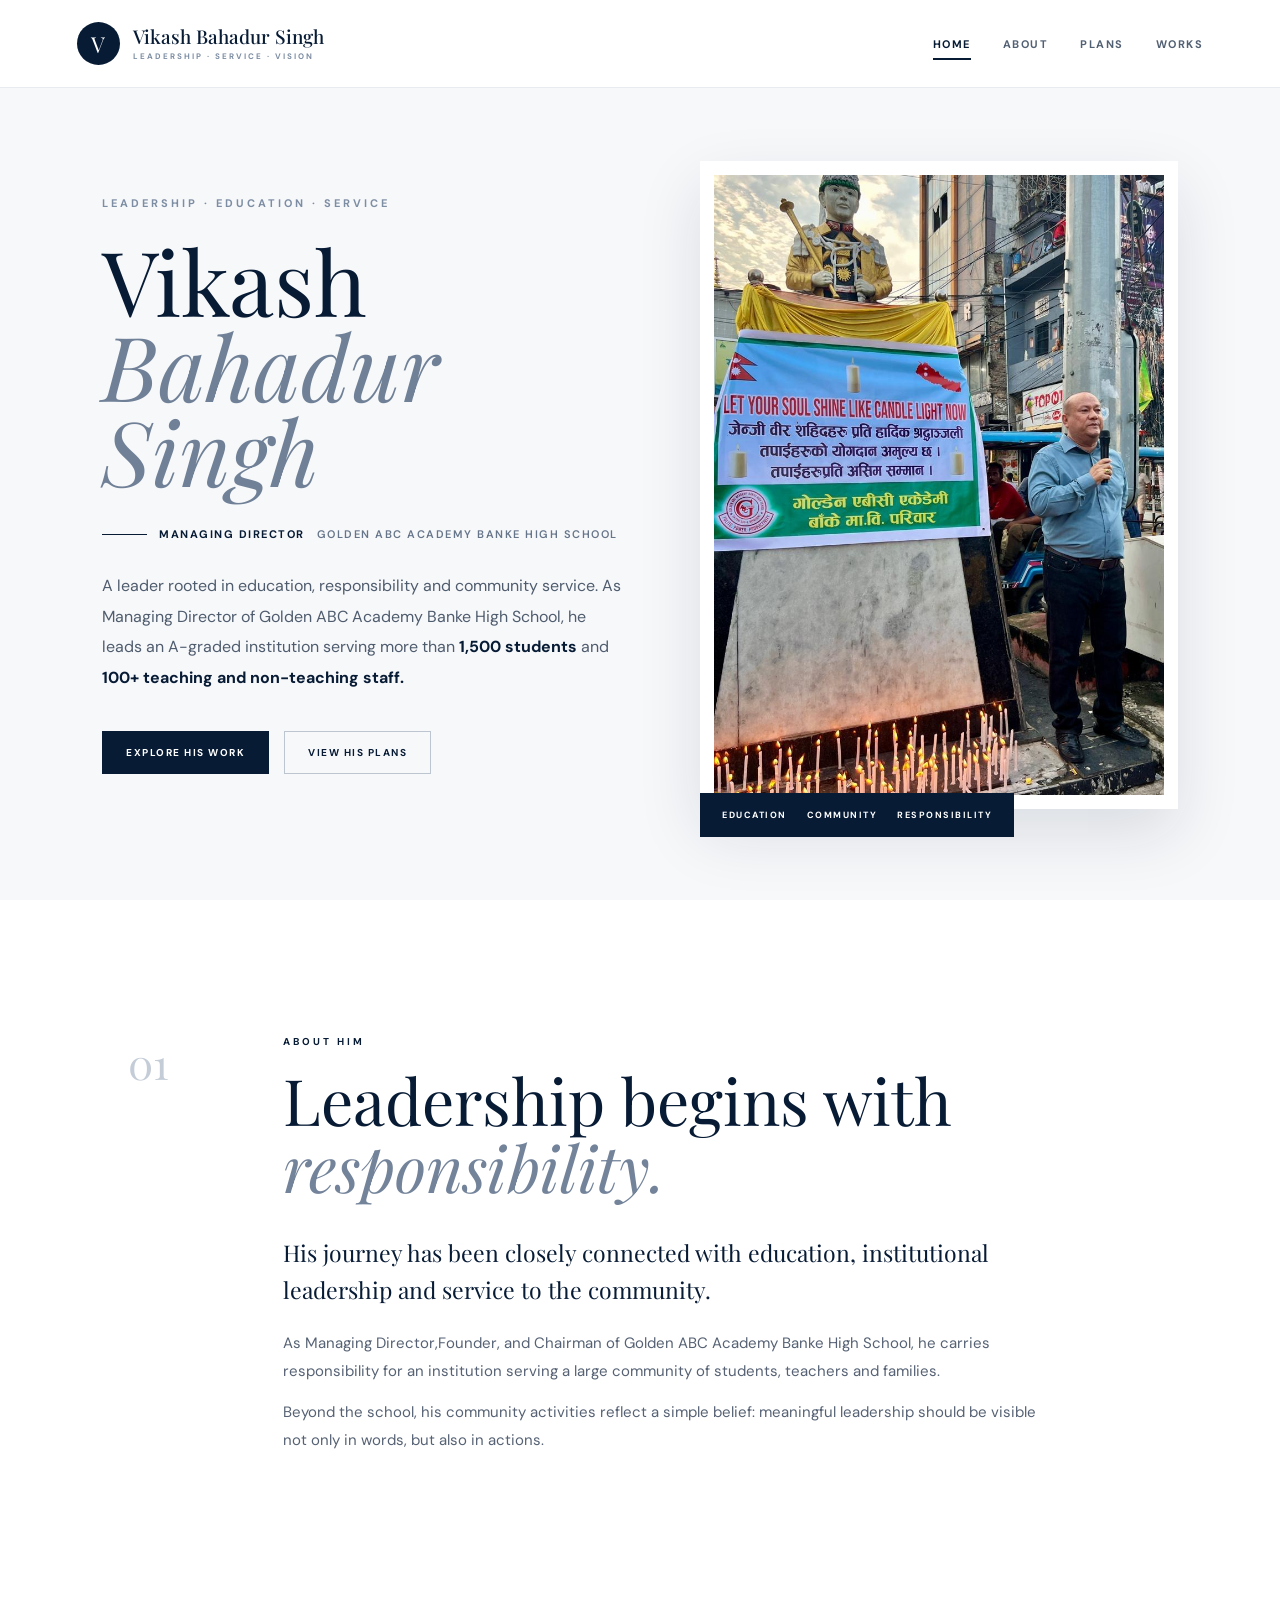
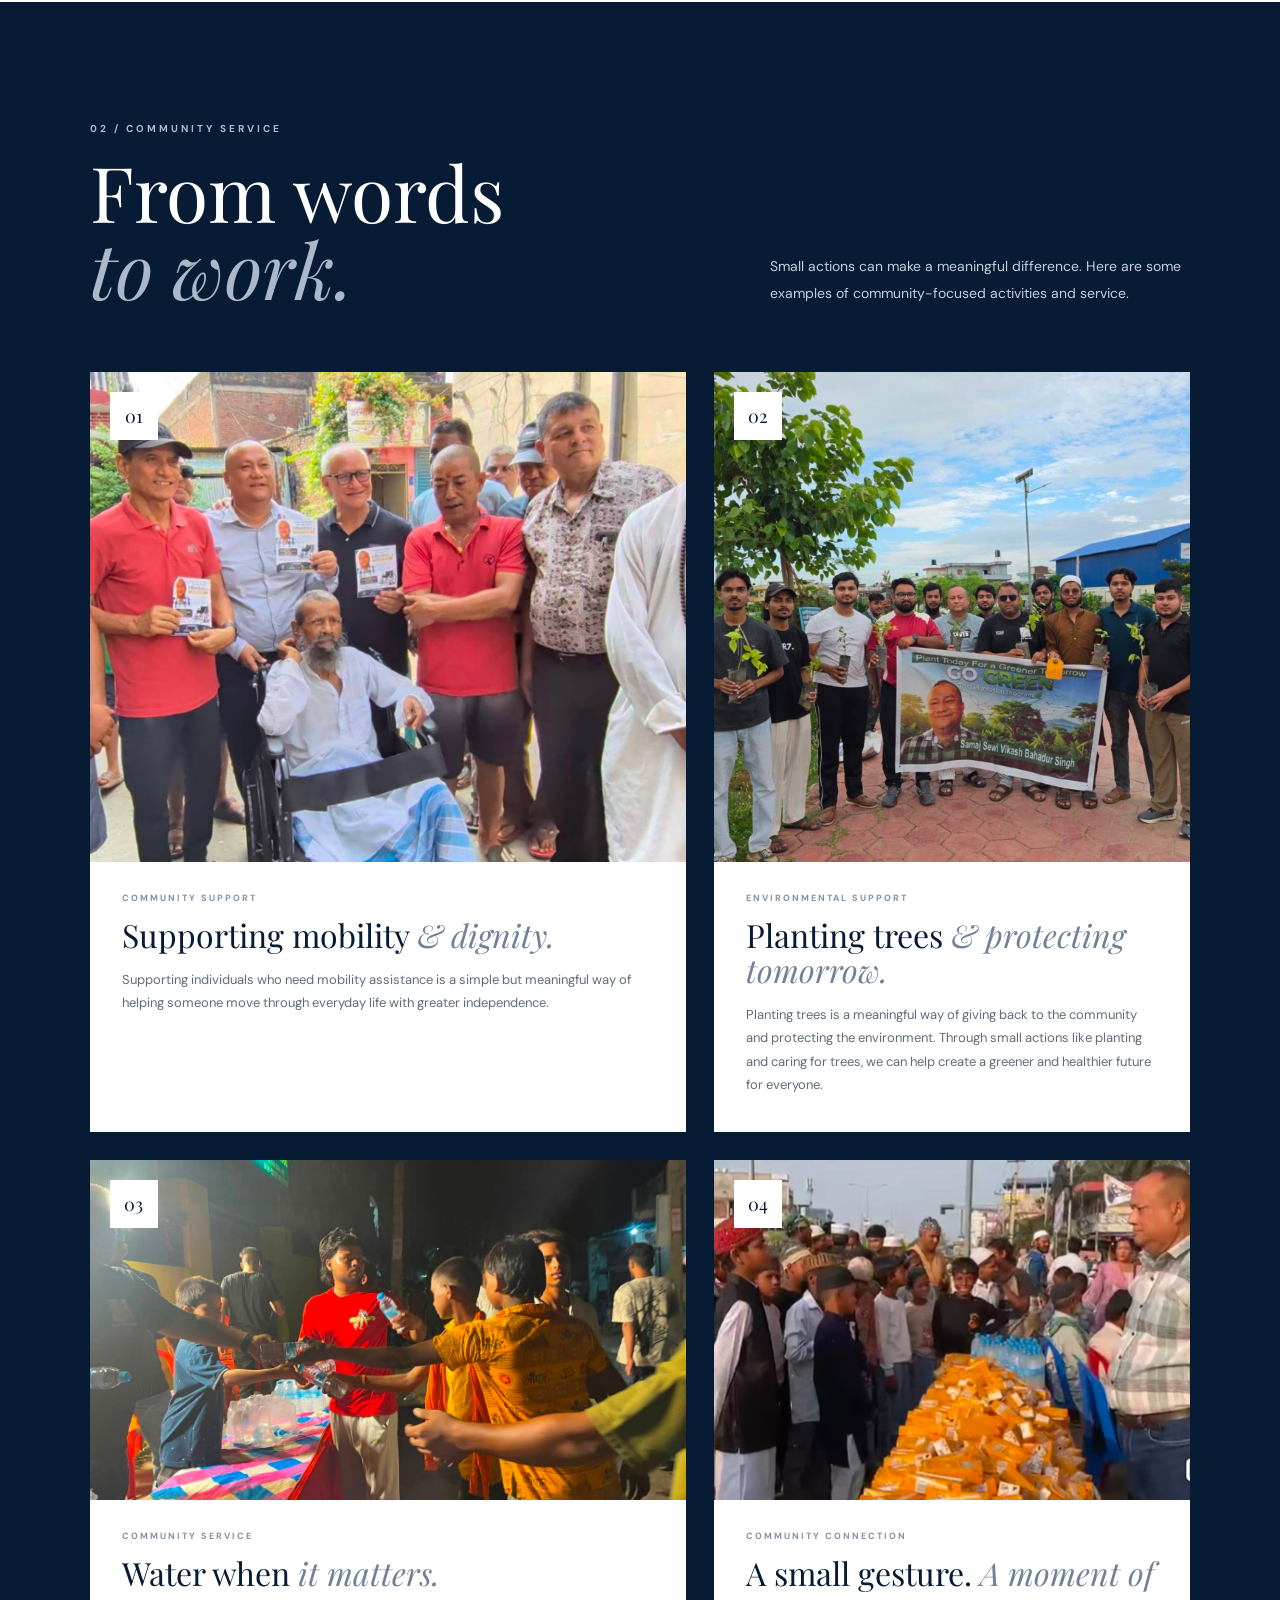
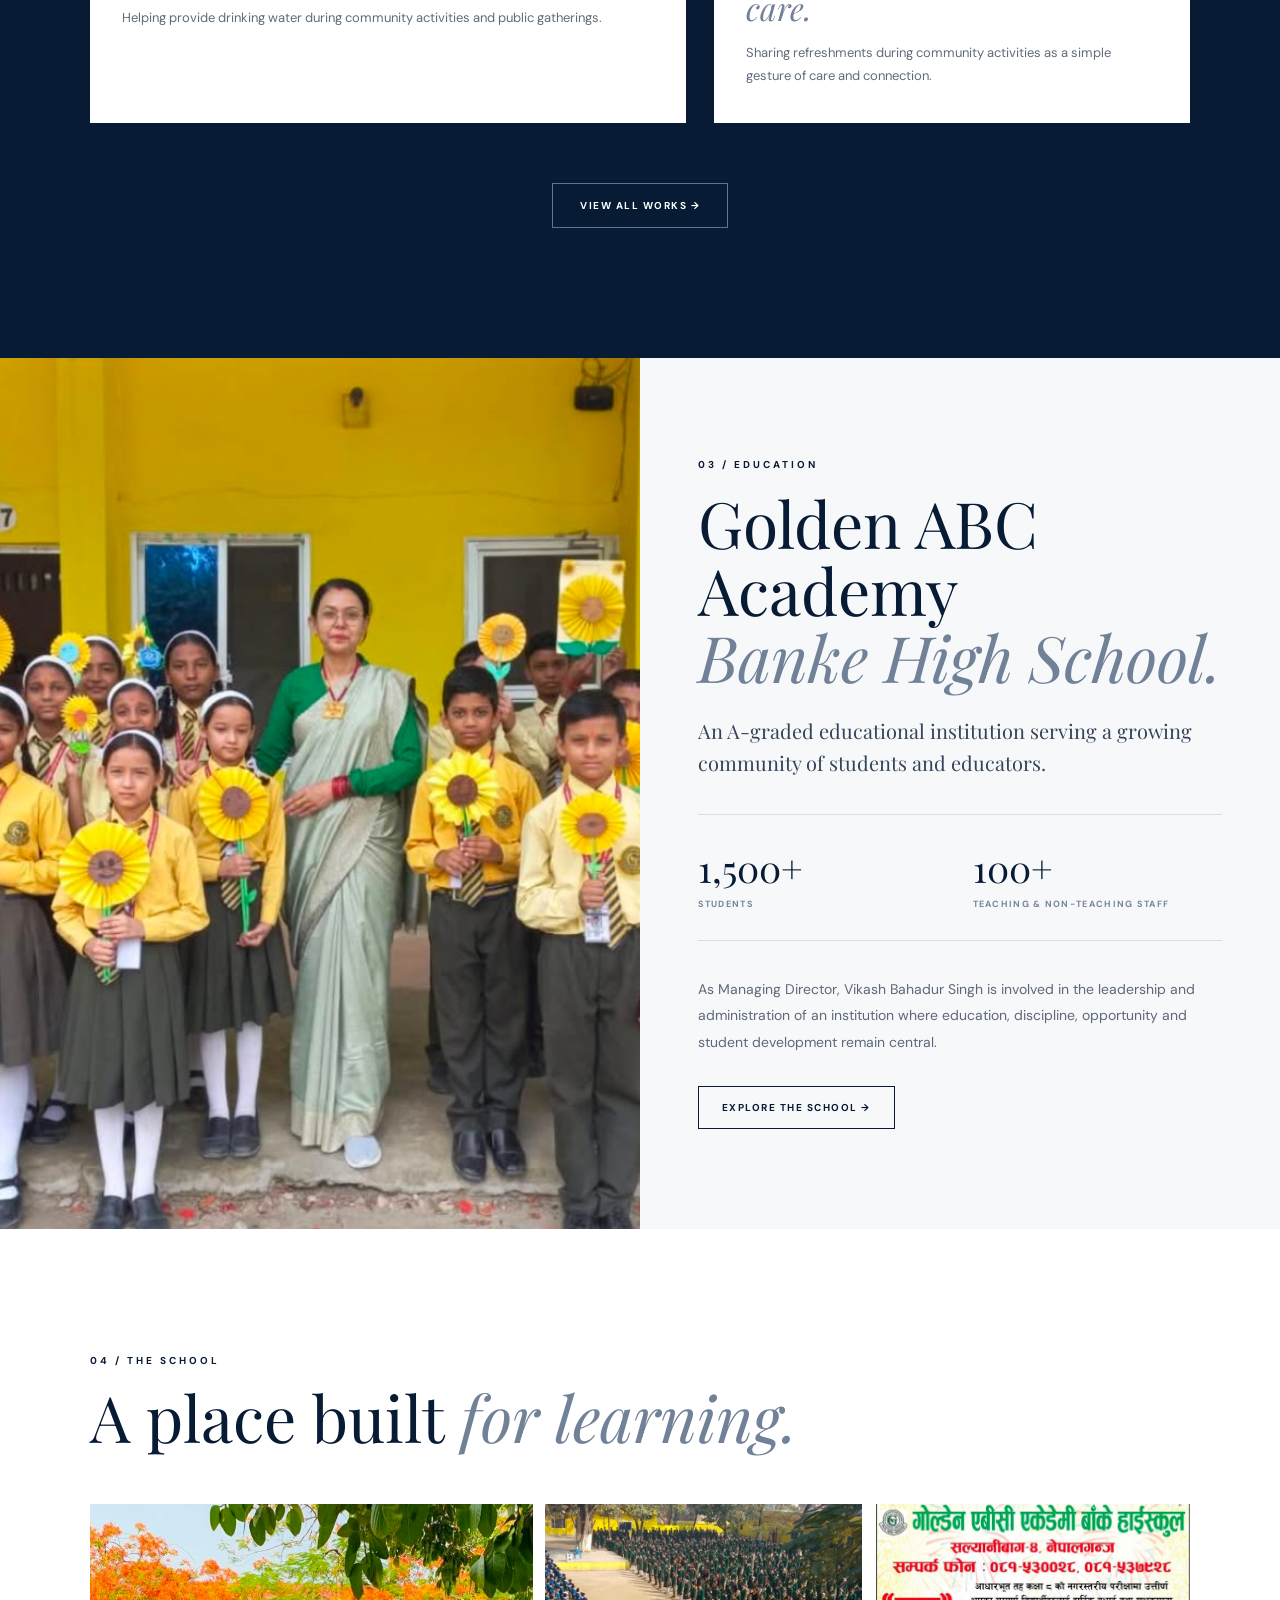
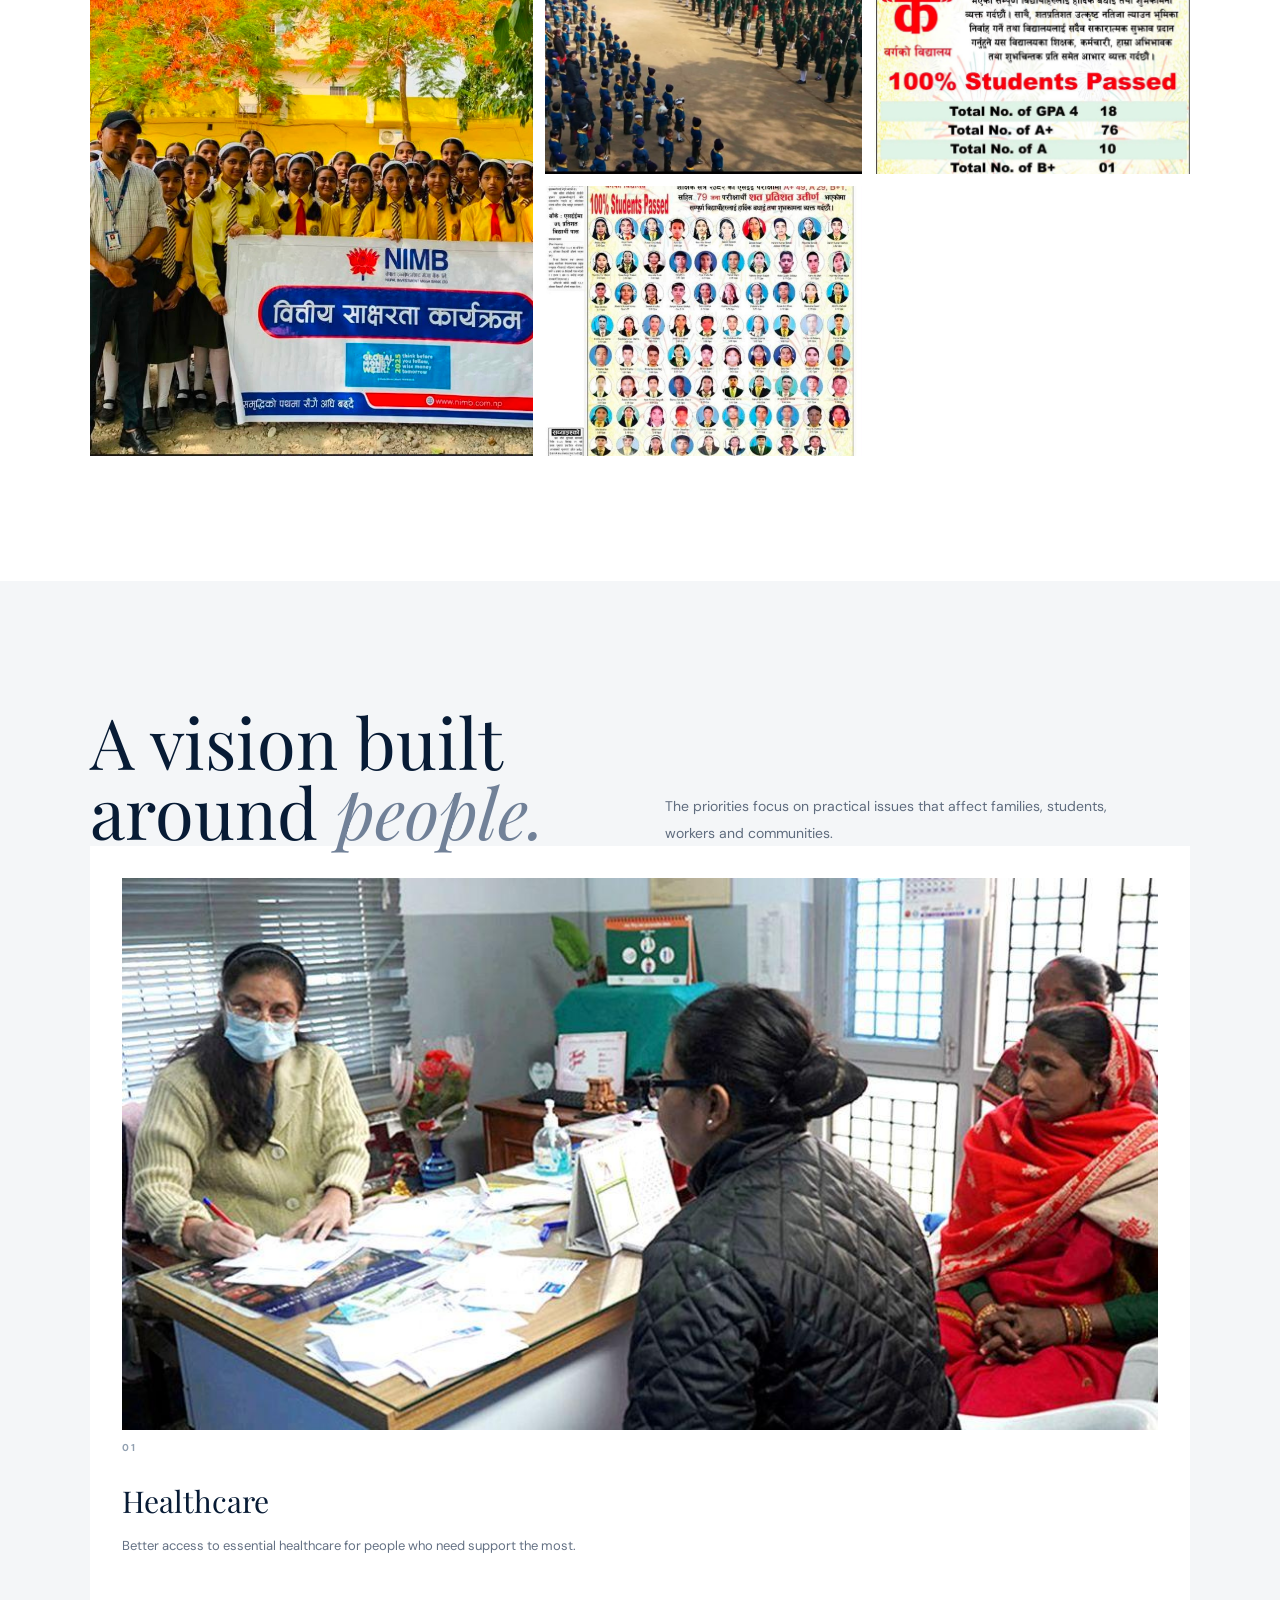
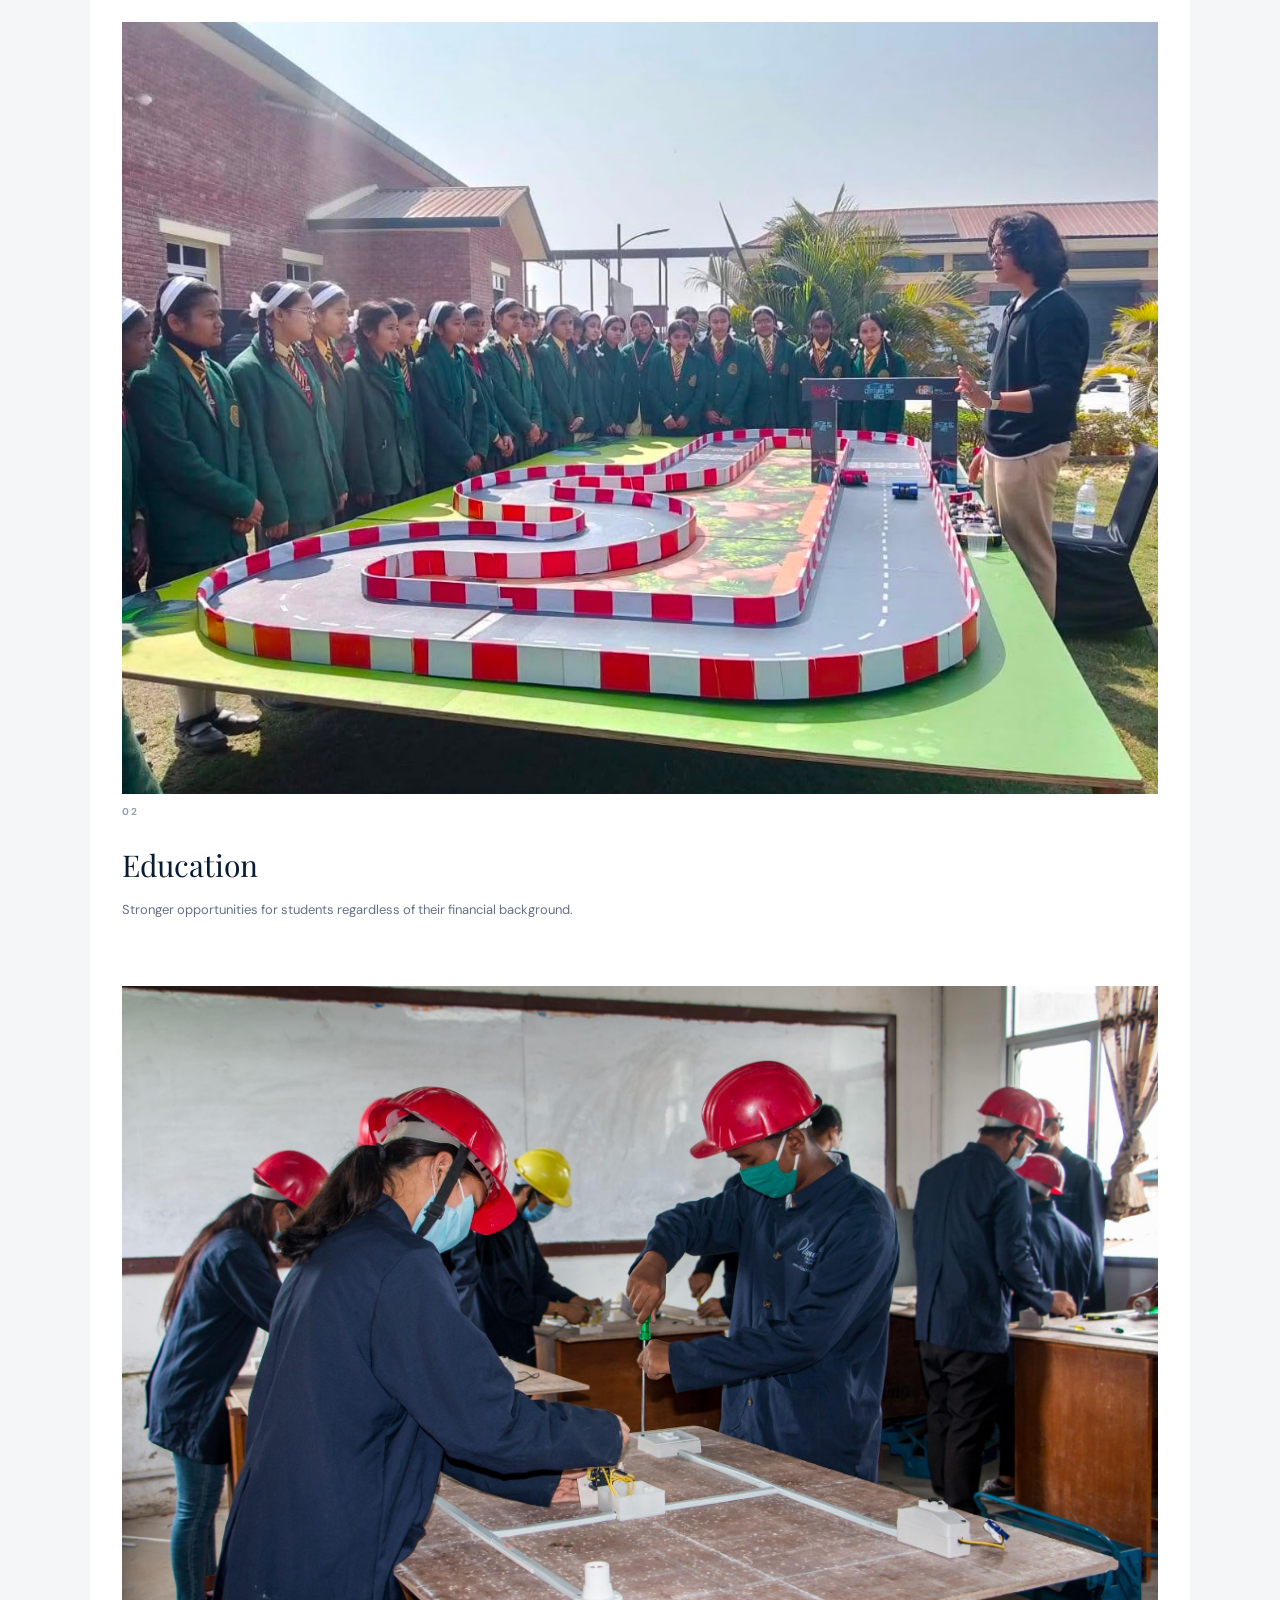
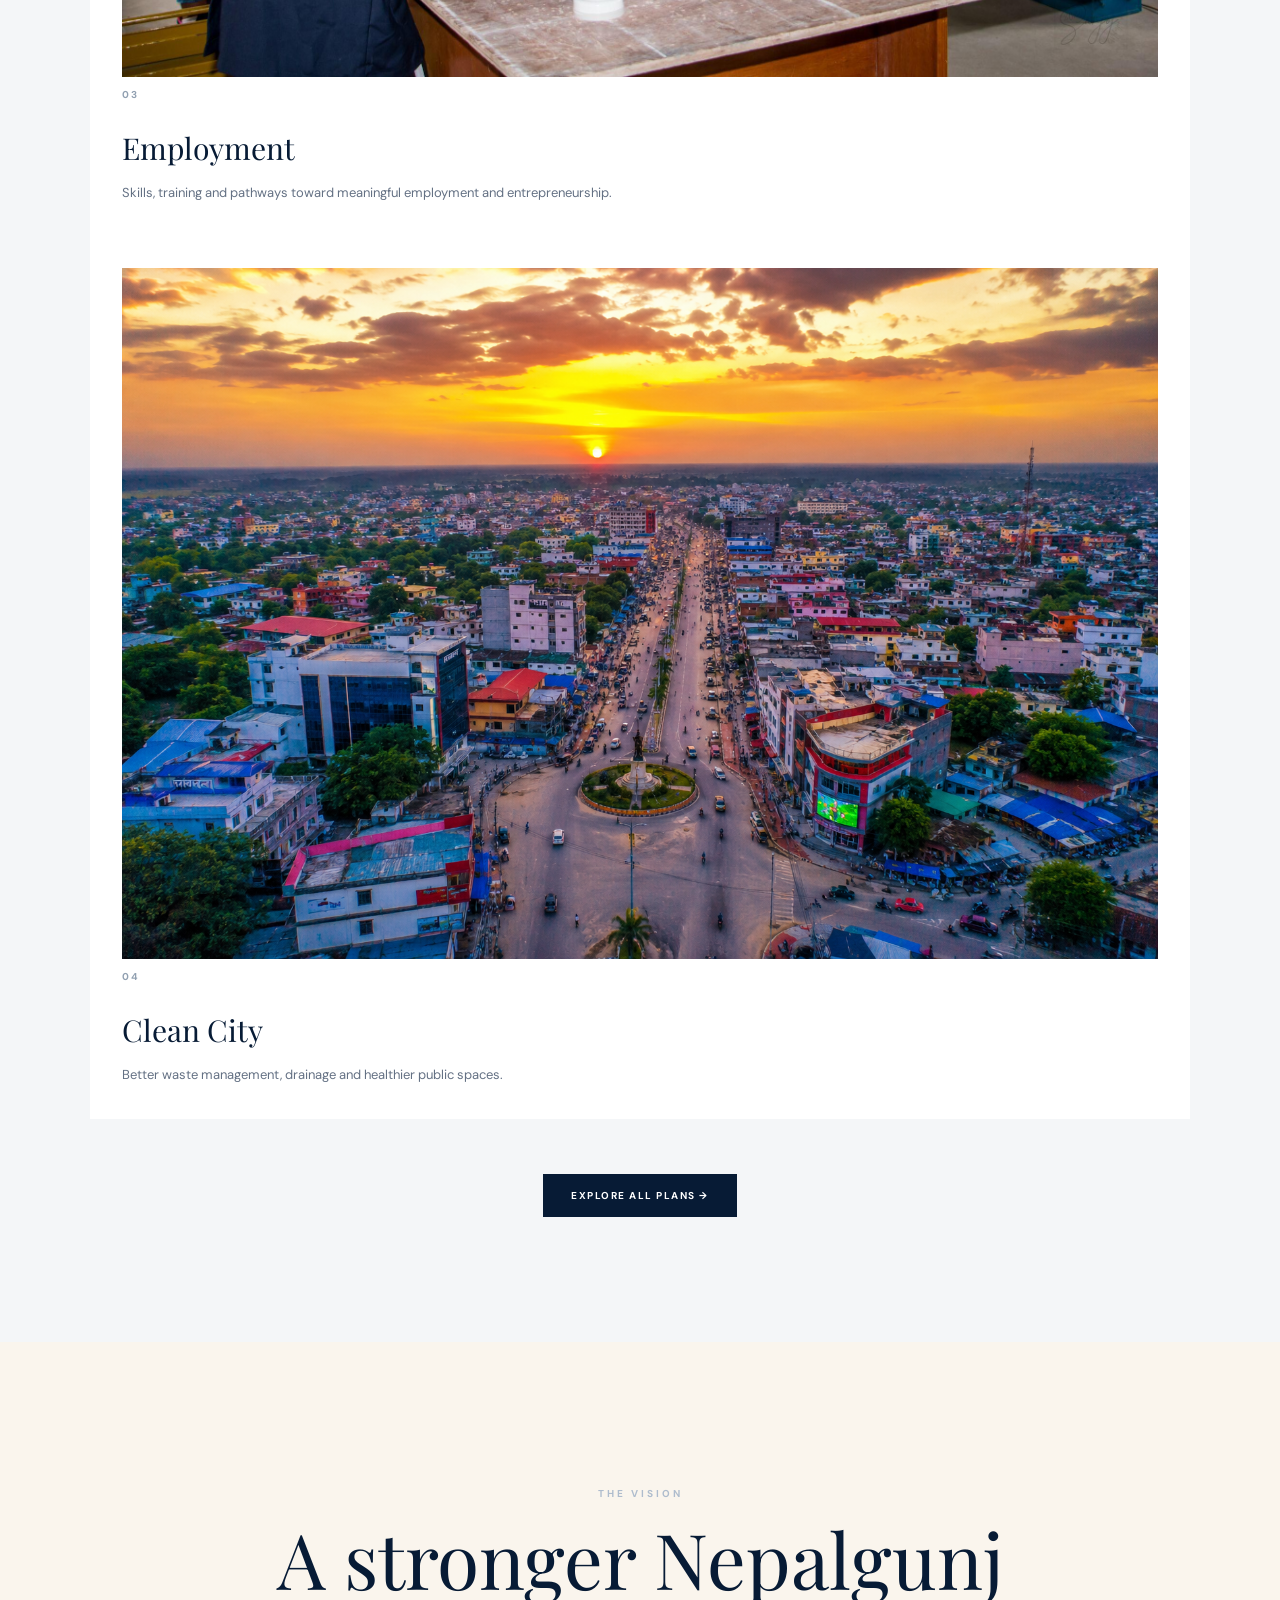
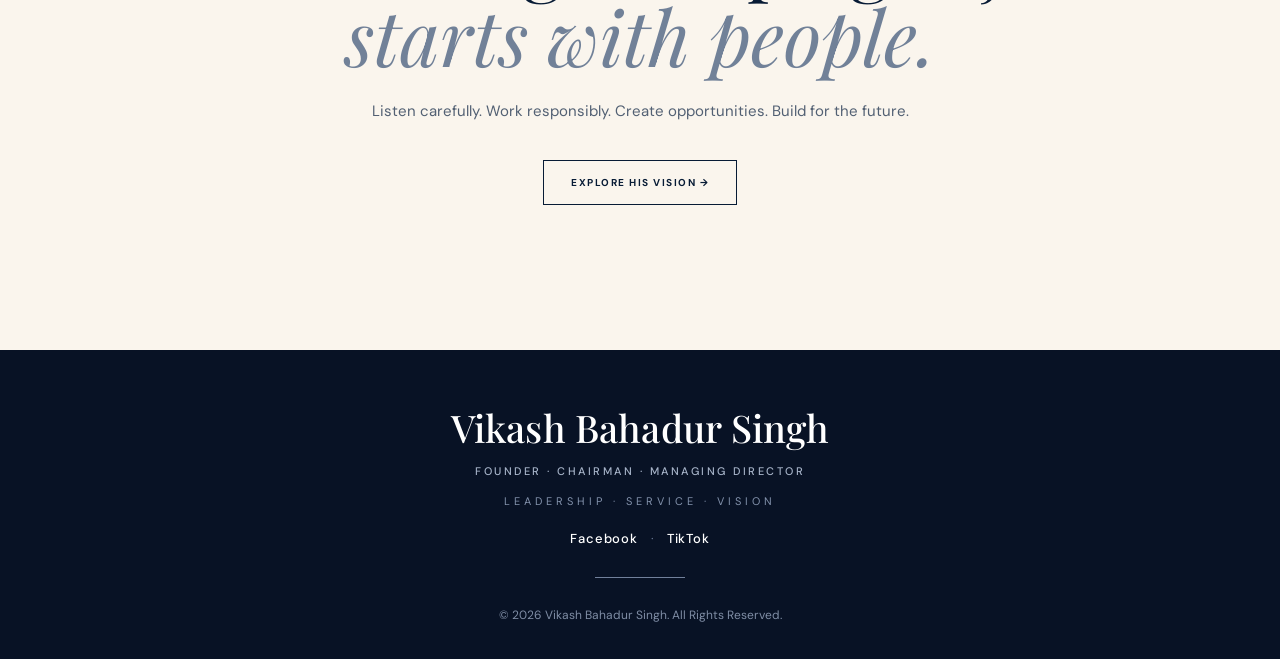
==== index.html @ 0fd51e73 "Bikash Bahadur Singh website" ====
<!DOCTYPE html>
<html lang="en">

<head>

    <meta charset="UTF-8">

    <meta name="viewport" content="width=device-width, initial-scale=1.0">

    <title>Vikash Bahadur Singh | Leadership & Service</title>

    <!-- Google Fonts -->
    <link rel="preconnect" href="https://fonts.googleapis.com">
    <link rel="preconnect" href="https://fonts.gstatic.com" crossorigin>

    <link
        href="https://fonts.googleapis.com/css2?family=DM+Sans:wght@400;500;600;700&family=Playfair+Display:wght@400;500;600&display=swap"
        rel="stylesheet"
    >

    <!-- Main CSS -->
    <link rel="stylesheet" href="css/style.css">

</head>


<body>


<!-- =====================================================
     NAVBAR
===================================================== -->

<header class="navbar">

    <a href="index.html" class="logo-area">

        <div class="logo-mark">
            V
        </div>

        <div class="logo-text">

            <h3>Vikash Bahadur Singh</h3>

            <p>
                LEADERSHIP · SERVICE · VISION
            </p>

        </div>

    </a>


    <nav class="navigation">

        <a href="index.html" class="active">
            HOME
        </a>

        <a href="about.html">ABOUT</a>

        <a href="plans.html">
            PLANS
        </a>

        <a href="works.html">
            WORKS
        </a>

        

       
    </nav>


   

</header>



<main>


<!-- =====================================================
     HERO
===================================================== -->

<section class="hero">

    <div class="hero-left">

        <p class="eyebrow">
            LEADERSHIP · EDUCATION · SERVICE
        </p>


        <h1>

            Vikash
            <span>Bahadur Singh</span>

        </h1>


        <div class="hero-role">

            <span></span>

            MANAGING DIRECTOR
            <strong>
                GOLDEN ABC ACADEMY BANKE HIGH SCHOOL
            </strong>

        </div>


        <p class="hero-description">

            A leader rooted in education, responsibility and
            community service. As Managing Director of Golden ABC
            Academy Banke High School, he leads an A-graded
            institution serving more than
            <strong>1,500 students</strong> and
            <strong>100+ teaching and non-teaching staff.</strong>

        </p>


        <div class="hero-buttons">

            <a href="#works" class="primary-button">
                EXPLORE HIS WORK
            </a>

            <a href="plans.html" class="secondary-button">
                VIEW HIS PLANS
            </a>

        </div>

    </div>



    <div class="hero-right">

        <div class="hero-image-frame">

            <img
                src="images/Mamako.jpeg"
                alt="Vikash Bahadur Singh"
            >

        </div>


        <div class="hero-caption">

            <span>
                EDUCATION
            </span>

            <span>
                COMMUNITY
            </span>

            <span>
                RESPONSIBILITY
            </span>

        </div>

    </div>

</section>



<!-- =====================================================
     INTRODUCTION
===================================================== -->

<section class="intro-section" id="about">

    <div class="intro-number">
        01
    </div>


    <div class="intro-content">

        <p class="section-label">
            ABOUT HIM
        </p>


        <h2>

            Leadership begins with
            <span>responsibility.</span>

        </h2>


        <p class="intro-large">

            His journey has been closely connected with education,
            institutional leadership and service to the community.

        </p>


        <p>

            As Managing Director,Founder, and Chairman of Golden ABC Academy Banke High
            School, he carries responsibility for an institution
            serving a large community of students, teachers and
            families.

        </p>


        <p>

            Beyond the school, his community activities reflect a
            simple belief: meaningful leadership should be visible
            not only in words, but also in actions.

        </p>

    </div>

</section>



<!-- =====================================================
     HIS WORK
===================================================== -->

<section class="works-preview" id="works">

    <div class="works-heading">

        <div>

            <p class="section-label light">
                02 / COMMUNITY SERVICE
            </p>

            <h2>
                From words
                <span>to work.</span>
            </h2>

        </div>


        <p class="works-heading-text">

            Small actions can make a meaningful difference.
            Here are some examples of community-focused activities
            and service.

        </p>

    </div>



    <div class="work-grid">


        <!-- WORK 01 -->

        <article class="work-card large-card">

            <div class="work-image">

                <img
                    src="images/wheelchair.jpeg"
                    alt="Wheelchair support"
                >

                <div class="work-number">
                    01
                </div>

            </div>


            <div class="work-info">

                <p>
                    COMMUNITY SUPPORT
                </p>

                <h3>
                    Supporting mobility
                    <span>& dignity.</span>
                </h3>

                <p class="work-description">

                    Supporting individuals who need mobility
                    assistance is a simple but meaningful way
                    of helping someone move through everyday
                    life with greater independence.

                </p>

            </div>

        </article>



        <!-- WORK 02 -->

<article class="work-card large-card">

    <div class="work-image">

        <img 
            src="images/Tress.jpeg" 
            alt="Planting trees and supporting the environment"
        >

        <div class="work-number">
            02
        </div>

    </div>


    <div class="work-info">

        <p>
            ENVIRONMENTAL SUPPORT
        </p>

        <h3>
            Planting trees
            <span>& protecting tomorrow.</span>
        </h3>

        <p class="work-description">

            Planting trees is a meaningful way of giving back
            to the community and protecting the environment.
            Through small actions like planting and caring for
            trees, we can help create a greener and healthier
            future for everyone.

        </p>

    </div>

</article>



        <!-- WORK 03 -->

        <article class="work-card">

            <div class="work-image">

                <img
                    src="images/Pani.jpeg"
                    alt="Water distribution"
                >

                <div class="work-number">
                    03
                </div>

            </div>


            <div class="work-info">

                <p>
                    COMMUNITY SERVICE
                </p>

                <h3>
                    Water when
                    <span>it matters.</span>
                </h3>

                <p class="work-description">

                    Helping provide drinking water during
                    community activities and public gatherings.

                </p>

            </div>

        </article>



        <!-- WORK 04 -->

        <article class="work-card">

            <div class="work-image">

                <img
                    src="images/Frooti.jpeg"
                    alt="Community refreshment distribution"
                >

                <div class="work-number">
                    04
                </div>

            </div>


            <div class="work-info">

                <p>
                    COMMUNITY CONNECTION
                </p>

                <h3>
                    A small gesture.
                    <span>A moment of care.</span>
                </h3>

                <p class="work-description">

                    Sharing refreshments during community
                    activities as a simple gesture of care
                    and connection.

                </p>

            </div>

        </article>


    </div>


    <div class="works-button">

        <a href="works.html">
            VIEW ALL WORKS →
        </a>

    </div>

</section>



<!-- =====================================================
     SCHOOL
===================================================== -->

<section class="school-section">

    <div class="school-image">

        <img
            src="images/SchoolMaiju.jpeg"
            alt="Golden ABC Academy Banke High School"
        >

    </div>


    <div class="school-content">

        <p class="section-label">
            03 / EDUCATION
        </p>


        <h2>

            Golden ABC Academy
            <span>Banke High School.</span>

        </h2>


        <p class="school-intro">

            An A-graded educational institution serving a growing
            community of students and educators.

        </p>


        <div class="school-stats">

            <div>

                <strong>
                    1,500+
                </strong>

                <span>
                    STUDENTS
                </span>

            </div>


            <div>

                <strong>
                    100+
                </strong>

                <span>
                    TEACHING & NON-TEACHING STAFF
                </span>

            </div>

        </div>


        <p class="school-description">

            As Managing Director, Vikash Bahadur Singh is involved
            in the leadership and administration of an institution
            where education, discipline, opportunity and student
            development remain central.

        </p>


        <a href="about.html" class="outline-button">
            EXPLORE THE SCHOOL →
        </a>

    </div>

</section>



<!-- =====================================================
     SCHOOL GALLERY
===================================================== -->

<section class="gallery-section">

    <div class="gallery-heading">

        <p class="section-label">
            04 / THE SCHOOL
        </p>

        <h2>
            A place built
            <span>for learning.</span>
        </h2>

    </div>


    <div class="school-gallery">

        <div class="gallery-item gallery-large">

            <img
                src="images/School2.jpeg"
                alt="Golden ABC Academy"
            >

        </div>


        <div class="gallery-item">

            <img
                src="images/MainSchool.jpeg"
                alt="Golden ABC Academy students"
            >

        </div>


        <div class="gallery-item">

            <img
                src="images/Schoool.jpeg"
                alt="Golden ABC Academy school activity"
            >

        </div>


        <div class="gallery-item">

            <img
                src="images/School naya.jpeg"
                alt="Golden ABC Academy"
            >

        </div>


        

    </div>

</section>



<!-- =====================================================
     PRIORITIES
===================================================== -->

<section class="priorities-section">

    <div class="priorities-heading">

       


        <h2>

            A vision built around
            <span>people.</span>

        </h2>


        <p>

            The priorities focus on practical issues that affect
            families, students, workers and communities.

        </p>

    </div>


    <div class="priority-card">

    <div class="priority-image">
        <img 
            src="images/Hospital ko lagi.jpg" 
            alt="Healthcare support"
        >
    </div>

    <span>
        01
    </span>

    <h3>
        Healthcare
    </h3>

    <p>
        Better access to essential healthcare for people
        who need support the most.
    </p>

</div>


        <div class="priority-card">


            <div class="priority-image">
        <img 
            src="images/School1.jpeg" 
            alt="Quality Education"
        >
    </div>

            <span>
                02
            </span>

            <h3>
                Education
            </h3>

            <p>
                Stronger opportunities for students regardless
                of their financial background.
            </p>

        </div>


        <div class="priority-card">

            <div class="priority-image">
        <img 
            src="images/employment ko lagi.jpg" 
            alt="Employment Opportunities"
        >
    </div>

            <span>
                03
            </span>

            <h3>
                Employment
            </h3>

            <p>
                Skills, training and pathways toward meaningful
                employment and entrepreneurship.
            </p>

        </div>


        <div class="priority-card">

            <div class="priority-image">
        <img 
            src="images/nepalgunj.jpeg" 
            alt="Our Nepalgunj"
        >
    </div>

            <span>
                04
            </span>

            <h3>
                Clean City
            </h3>

            <p>
                Better waste management, drainage and healthier
                public spaces.
            </p>

        </div>


    
        
    </div>


    <div class="plans-link">

        <a href="plans.html">
            EXPLORE ALL PLANS →
        </a>

    </div>

</section>



<!-- =====================================================
     CLOSING STATEMENT
===================================================== -->

<section class="closing-section">

    <p class="section-label light">
        THE VISION
    </p>


    <h2>

        A stronger Nepalgunj
        <span>starts with people.</span>

    </h2>


    <p>

        Listen carefully. Work responsibly.
        Create opportunities. Build for the future.

    </p>


    <a href="plans.html" class="closing-button">
        EXPLORE HIS VISION →
    </a>

</section>





<!-- =====================================================
     FOOTER
===================================================== -->

<footer class="site-footer">

    <div class="footer-content">

        <!-- NAME -->
        <h2>
            Vikash Bahadur Singh
        </h2>

        <!-- DESIGNATION -->
        <p class="footer-position">
            Founder · Chairman · Managing Director
        </p>

        <!-- TAGLINE -->
        <p class="footer-tagline">
            LEADERSHIP · SERVICE · VISION
        </p>

        <!-- SOCIAL MEDIA -->
        <div class="footer-social">

            <a
                href="https://www.facebook.com/share/1F189miFLn/?mibextid=wwXIfr"
                target="_blank"
                rel="noopener noreferrer"
            >
                Facebook
            </a>

            <span>·</span>

            <a
                href="https://www.tiktok.com/@vikash.bahadur.si?_r=1&_t=ZS-99VP66fWkR3"
                target="_blank"
                rel="noopener noreferrer"
            >
                TikTok
            </a>

        </div>

        <!-- DECORATIVE LINE -->
        <div class="footer-line"></div>

        <!-- COPYRIGHT -->
        <p class="footer-copyright">
            © 2026 Vikash Bahadur Singh. All Rights Reserved.
        </p>

    </div>

</footer>


</body>
</html>
---- css/style.css ----
/* =========================================================
   VIKASH BAHADUR SINGH
   HOMEPAGE STYLE
   NAVY • WHITE • ELEGANT • PROFESSIONAL
========================================================= */


/* =========================================================
   RESET
========================================================= */

* {
    margin: 0;
    padding: 0;
    box-sizing: border-box;
}

html {
    scroll-behavior: smooth;
}

body {
    font-family: "DM Sans", sans-serif;
    background: #ffffff;
    color: #172033;
    overflow-x: hidden;
}

img {
    max-width: 100%;
}

a {
    text-decoration: none;
    color: inherit;
}

button,
a {
    -webkit-tap-highlight-color: transparent;
}


/* =========================================================
   COLOR VARIABLES
========================================================= */

:root {
    --navy: #071b35;
    --navy-dark: #041326;
    --navy-light: #102d50;

    --blue-grey: #7d8da3;

    --white: #ffffff;
    --off-white: #f7f8fa;

    --text: #172033;
    --muted: #657286;

    --border: #dfe4ea;

    --serif: "Playfair Display", Georgia, serif;
}


/* =========================================================
   NAVBAR
========================================================= */

.navbar {
    width: 100%;
    height: 88px;

    padding: 0 6%;

    display: flex;
    align-items: center;
    justify-content: space-between;

    background: rgba(255, 255, 255, 0.97);

    border-bottom: 1px solid #e8ebef;

    position: fixed;
    top: 0;
    left: 0;

    z-index: 1000;

    backdrop-filter: blur(12px);
}


/* LOGO */

.logo-area {
    display: flex;
    align-items: center;
    gap: 13px;

    min-width: 270px;
}

.logo-mark {
    width: 43px;
    height: 43px;

    display: flex;
    align-items: center;
    justify-content: center;

    background: var(--navy);
    color: white;

    font-family: var(--serif);
    font-size: 22px;

    border-radius: 50%;
}

.logo-text h3 {
    font-family: var(--serif);

    font-size: 19px;
    font-weight: 500;

    color: var(--navy);

    line-height: 1.1;
}

.logo-text p {
    margin-top: 5px;

    font-size: 8px;
    font-weight: 700;

    letter-spacing: 2px;

    color: var(--blue-grey);
}


/* NAVIGATION */

.navigation {
    display: flex;
    align-items: center;
    gap: 32px;
}

.navigation a {
    position: relative;

    font-size: 11px;
    font-weight: 700;

    letter-spacing: 1.5px;

    color: #526073;

    transition: 0.3s ease;
}

.navigation a::after {
    content: "";

    position: absolute;

    width: 0;
    height: 2px;

    left: 0;
    bottom: -9px;

    background: var(--navy);

    transition: width 0.3s ease;
}

.navigation a:hover,
.navigation a.active {
    color: var(--navy);
}

.navigation a:hover::after,
.navigation a.active::after {
    width: 100%;
}


/* CONTACT BUTTON */

.contact-button {
    padding: 13px 20px;

    background: var(--navy);
    color: white;

    font-size: 10px;
    font-weight: 700;

    letter-spacing: 1.5px;

    transition: 0.3s ease;
}

.contact-button:hover {
    background: var(--navy-light);
    transform: translateY(-2px);
}


/* =========================================================
   HERO
========================================================= */

.hero {
    min-height: 100vh;

    padding: 150px 8% 80px;

    display: grid;

    grid-template-columns: 1.05fr 0.95fr;

    align-items: center;

    gap: 70px;

    background: var(--off-white);
}


/* HERO LEFT */

.hero-left {
    max-width: 720px;
}

.eyebrow {
    color: var(--blue-grey);

    font-size: 11px;
    font-weight: 700;

    letter-spacing: 3px;

    margin-bottom: 27px;
}

.hero h1 {
    font-family: var(--serif);

    font-size: clamp(60px, 7vw, 105px);

    line-height: 0.95;

    font-weight: 400;

    color: var(--navy);
}

.hero h1 span {
    display: block;

    color: #6f8097;

    font-style: italic;
}


/* ROLE */

.hero-role {
    margin-top: 35px;

    display: flex;
    align-items: center;

    gap: 12px;

    color: var(--navy);

    font-size: 11px;
    font-weight: 700;

    letter-spacing: 1.5px;

    flex-wrap: wrap;
}

.hero-role span {
    width: 45px;
    height: 1px;

    background: var(--navy);
}

.hero-role strong {
    color: #66758a;

    font-weight: 600;
}


/* DESCRIPTION */

.hero-description {
    max-width: 650px;

    margin-top: 30px;

    color: #4f5c6e;

    font-size: 16px;

    line-height: 1.9;
}

.hero-description strong {
    color: var(--navy);
    font-weight: 700;
}


/* HERO BUTTONS */

.hero-buttons {
    display: flex;

    gap: 15px;

    margin-top: 38px;

    flex-wrap: wrap;
}

.primary-button {
    display: inline-flex;

    align-items: center;
    justify-content: center;

    padding: 15px 24px;

    background: var(--navy);
    color: white;

    font-size: 10px;
    font-weight: 700;

    letter-spacing: 1.5px;

    transition: 0.3s ease;
}

.primary-button:hover {
    background: var(--navy-light);

    transform: translateY(-3px);

    box-shadow: 0 12px 30px rgba(7, 27, 53, 0.18);
}

.secondary-button {
    display: inline-flex;

    align-items: center;
    justify-content: center;

    padding: 14px 23px;

    border: 1px solid #bcc5d0;

    color: var(--navy);

    font-size: 10px;
    font-weight: 700;

    letter-spacing: 1.5px;

    transition: 0.3s ease;
}

.secondary-button:hover {
    border-color: var(--navy);

    background: white;

    transform: translateY(-3px);
}


/* HERO IMAGE */

.hero-right {
    position: relative;

    display: flex;

    justify-content: center;
}

.hero-image-frame {
    width: min(100%, 510px);

    position: relative;

    padding: 14px;

    background: white;

    box-shadow:
        0 25px 60px rgba(7, 27, 53, 0.12);
}

.hero-image-frame::before {
    content: "";

    position: absolute;

    width: 100%;
    height: 100%;

    border: 1px solid #b9c3cf;

    top: 20px;
    left: 20px;

    z-index: -1;
}

.hero-image-frame img {
    width: 100%;

    height: 620px;

    object-fit: cover;

    display: block;
}


/* HERO CAPTION */

.hero-caption {
    position: absolute;

    bottom: -28px;
    left: 0;

    background: var(--navy);

    color: white;

    padding: 16px 22px;

    display: flex;

    gap: 20px;
}

.hero-caption span {
    font-size: 9px;

    font-weight: 700;

    letter-spacing: 1.5px;
}


/* =========================================================
   GENERAL SECTION LABEL
========================================================= */

.section-label {
    color: var(--navy);

    font-size: 10px;

    font-weight: 700;

    letter-spacing: 3px;

    margin-bottom: 18px;
}

.section-label.light {
    color: #aebccd;
}


/* =========================================================
   INTRODUCTION
========================================================= */

.intro-section {
    padding: 135px 10%;

    display: grid;

    grid-template-columns: 100px 1fr;

    gap: 55px;

    background: white;
}

.intro-number {
    color: #c3ccd7;

    font-family: var(--serif);

    font-size: 42px;
}

.intro-content {
    max-width: 900px;
}

.intro-content h2 {
    font-family: var(--serif);

    font-size: clamp(45px, 5vw, 72px);

    line-height: 1.05;

    font-weight: 400;

    color: var(--navy);

    margin-bottom: 35px;
}

.intro-content h2 span {
    display: block;

    color: #73839a;

    font-style: italic;
}

.intro-large {
    font-family: var(--serif);

    color: var(--navy);

    font-size: 23px;

    line-height: 1.6;

    max-width: 780px;

    margin-bottom: 20px;
}

.intro-content > p:not(.intro-large):not(.section-label) {
    max-width: 760px;

    color: #566274;

    font-size: 15px;

    line-height: 1.9;

    margin-bottom: 12px;
}


/* =========================================================
   WORKS SECTION
========================================================= */

.works-preview {
    padding: 120px 7% 130px;

    background: var(--navy);

    color: white;
}

.works-heading {
    max-width: 1200px;

    margin: 0 auto 65px;

    display: flex;

    justify-content: space-between;

    align-items: end;

    gap: 60px;
}

.works-heading h2 {
    font-family: var(--serif);

    font-size: clamp(50px, 6vw, 82px);

    line-height: 1;

    font-weight: 400;

    color: white;
}

.works-heading h2 span {
    display: block;

    color: #aab8c9;

    font-style: italic;
}

.works-heading-text {
    max-width: 420px;

    color: #c4ceda;

    font-size: 14px;

    line-height: 1.9;
}


/* WORK GRID */

.work-grid {
    max-width: 1200px;

    margin: auto;

    display: grid;

    grid-template-columns: 1.25fr 1fr;

    gap: 28px;
}

.work-card {
    background: white;

    color: var(--text);

    overflow: hidden;
}

.large-card {
    grid-row: span 2;
}


/* WORK IMAGE */

.work-image {
    height: 340px;

    position: relative;

    overflow: hidden;

    background: #e5e9ee;
}

.large-card .work-image {
    height: 490px;
}

.work-image img {
    width: 100%;
    height: 100%;

    object-fit: cover;

    display: block;

    transition: transform 0.7s ease;
}

.work-card:hover .work-image img {
    transform: scale(1.05);
}


/* NUMBER */

.work-number {
    position: absolute;

    top: 20px;
    left: 20px;

    width: 48px;
    height: 48px;

    background: white;

    color: var(--navy);

    display: flex;

    align-items: center;
    justify-content: center;

    font-family: var(--serif);

    font-size: 18px;
}


/* WORK INFO */

.work-info {
    padding: 30px 32px 35px;
}

.work-info > p:first-child {
    color: #8291a4;

    font-size: 9px;

    font-weight: 700;

    letter-spacing: 2px;

    margin-bottom: 13px;
}

.work-info h3 {
    font-family: var(--serif);

    color: var(--navy);

    font-size: 32px;

    line-height: 1.1;

    font-weight: 400;
}

.work-info h3 span {
    color: #718198;

    font-style: italic;
}

.work-description {
    margin-top: 16px;

    color: #606c7b;

    font-size: 13px;

    line-height: 1.8;
}


/* VIEW ALL */

.works-button {
    text-align: center;

    margin-top: 60px;
}

.works-button a {
    display: inline-block;

    padding: 15px 27px;

    border: 1px solid #61748c;

    color: white;

    font-size: 10px;

    font-weight: 700;

    letter-spacing: 1.5px;

    transition: 0.3s ease;
}

.works-button a:hover {
    background: white;

    color: var(--navy);

    border-color: white;
}


/* =========================================================
   SCHOOL SECTION
========================================================= */

.school-section {
    display: grid;

    grid-template-columns: 1fr 1fr;

    min-height: 700px;

    background: #f7f8fa;
}

.school-image {
    min-height: 650px;

    overflow: hidden;
}

.school-image img {
    width: 100%;
    height: 100%;

    object-fit: cover;

    display: block;

    transition: transform 0.7s ease;
}

.school-image:hover img {
    transform: scale(1.03);
}

.school-content {
    padding: 100px 9%;

    display: flex;

    flex-direction: column;

    justify-content: center;
}

.school-content h2 {
    font-family: var(--serif);

    font-size: clamp(42px, 5vw, 68px);

    line-height: 1.05;

    font-weight: 400;

    color: var(--navy);

    margin-bottom: 25px;
}

.school-content h2 span {
    display: block;

    color: #718198;

    font-style: italic;
}

.school-intro {
    font-family: var(--serif);

    font-size: 20px;

    color: #35445a;

    line-height: 1.6;

    max-width: 600px;
}

.school-stats {
    display: grid;

    grid-template-columns: 1fr 1fr;

    gap: 25px;

    max-width: 580px;

    margin: 35px 0;

    padding: 28px 0;

    border-top: 1px solid #d7dde4;

    border-bottom: 1px solid #d7dde4;
}

.school-stats div {
    display: flex;

    flex-direction: column;

    gap: 6px;
}

.school-stats strong {
    font-family: var(--serif);

    color: var(--navy);

    font-size: 37px;

    font-weight: 400;
}

.school-stats span {
    color: #77869a;

    font-size: 9px;

    font-weight: 700;

    letter-spacing: 1.3px;

    line-height: 1.5;
}

.school-description {
    max-width: 600px;

    color: #5d6878;

    font-size: 14px;

    line-height: 1.9;

    margin-bottom: 30px;
}


/* OUTLINE BUTTON */

.outline-button {
    width: fit-content;

    padding: 14px 23px;

    border: 1px solid var(--navy);

    color: var(--navy);

    font-size: 10px;

    font-weight: 700;

    letter-spacing: 1.5px;

    transition: 0.3s ease;
}

.outline-button:hover {
    background: var(--navy);

    color: white;

    transform: translateY(-2px);
}


/* =========================================================
   SCHOOL GALLERY
========================================================= */

.gallery-section {
    padding: 125px 7%;

    background: white;
}

.gallery-heading {
    max-width: 1200px;

    margin: auto auto 55px;
}

.gallery-heading h2 {
    font-family: var(--serif);

    font-size: clamp(45px, 5vw, 70px);

    line-height: 1;

    font-weight: 400;

    color: var(--navy);
}

.gallery-heading h2 span {
    color: #718198;

    font-style: italic;
}


/* GALLERY */

.school-gallery {
    max-width: 1200px;

    margin: auto;

    display: grid;

    grid-template-columns: 1.4fr 1fr 1fr;

    grid-template-rows: 270px 270px;

    gap: 12px;
}

.gallery-item {
    overflow: hidden;

    background: #e7ebef;
}

.gallery-large {
    grid-row: span 2;
}

.gallery-item img {
    width: 100%;
    height: 100%;

    object-fit: cover;

    display: block;

    transition: transform 0.6s ease;
}

.gallery-item:hover img {
    transform: scale(1.05);
}


/* =========================================================
   PRIORITIES
========================================================= */

.priorities-section {
    padding: 125px 7%;

    background: #f4f6f8;
}

.priorities-heading {
    max-width: 1200px;

    margin: auto;

    display: grid;

    grid-template-columns: 1fr 1fr;

    gap: 50px;

    align-items: end;
}

.priorities-heading h2 {
    font-family: var(--serif);

    font-size: clamp(48px, 5.5vw, 75px);

    line-height: 1;

    color: var(--navy);

    font-weight: 400;
}

.priorities-heading h2 span {
    color: #718198;

    font-style: italic;
}

.priorities-heading > p:last-child {
    color: #5f6c7e;

    font-size: 14px;

    line-height: 1.9;

    max-width: 450px;
}


/* PRIORITY GRID */

.priority-grid {
    max-width: 1200px;

    margin: 65px auto 0;

    display: grid;

    grid-template-columns: repeat(3, 1fr);

    gap: 1px;

    background: #d5dbe2;

    border: 1px solid #d5dbe2;
}

.priority-card {
    min-height: 245px;

    padding: 32px;

    background: white;

    transition: 0.3s ease;
}

.priority-card:hover {
    background: var(--navy);

    color: white;

    transform: translateY(-4px);
}

.priority-card span {
    color: #91a0b1;

    font-size: 10px;

    font-weight: 700;

    letter-spacing: 2px;
}

.priority-card h3 {
    margin: 25px 0 13px;

    color: var(--navy);

    font-family: var(--serif);

    font-size: 30px;

    font-weight: 400;
}

.priority-card p {
    color: #647184;

    font-size: 13px;

    line-height: 1.8;
}

.priority-card:hover h3 {
    color: white;
}

.priority-card:hover p {
    color: #c4ceda;
}


/* PLANS BUTTON */

.plans-link {
    text-align: center;

    margin-top: 55px;
}

.plans-link a {
    display: inline-block;

    padding: 15px 28px;

    background: var(--navy);

    color: white;

    font-size: 10px;

    font-weight: 700;

    letter-spacing: 1.5px;

    transition: 0.3s ease;
}

.plans-link a:hover {
    background: var(--navy-light);

    transform: translateY(-3px);
}


/* =========================================================
   CLOSING SECTION
========================================================= */

.closing-section {
    padding: 145px 7%;

    background: var(--navy);

    text-align: center;
}

.closing-section h2 {
    max-width: 1000px;

    margin: 20px auto 25px;

    font-family: var(--serif);

    font-size: clamp(52px, 6vw, 88px);

    line-height: 1;

    font-weight: 400;

    color: white;
}

.closing-section h2 span {
    display: block;

    color: #aab8c9;

    font-style: italic;
}

.closing-section > p:not(.section-label) {
    max-width: 600px;

    margin: auto;

    color: #c7d0dc;

    font-size: 15px;

    line-height: 1.8;
}

.closing-button {
    display: inline-block;

    margin-top: 35px;

    padding: 15px 27px;

    border: 1px solid #8092a8;

    color: white;

    font-size: 10px;

    font-weight: 700;

    letter-spacing: 1.5px;

    transition: 0.3s ease;
}

.closing-button:hover {
    background: white;

    color: var(--navy);

    border-color: white;
}


/* =========================================================
   CONTACT
========================================================= */

.contact-section {
    padding: 90px 8%;

    display: flex;

    align-items: center;

    justify-content: space-between;

    gap: 40px;

    background: white;

    border-bottom: 1px solid #e1e5ea;
}

.contact-section h2 {
    font-family: var(--serif);

    color: var(--navy);

    font-size: clamp(45px, 5vw, 68px);

    line-height: 1;

    font-weight: 400;
}

.contact-section h2 span {
    color: #718198;

    font-style: italic;
}

.contact-section > div > p:not(.section-label) {
    max-width: 650px;

    margin-top: 18px;

    color: #657184;

    font-size: 14px;

    line-height: 1.8;
}


/* =========================================================
   FOOTER
========================================================= */

footer {
    background: #041326;

    color: white;
}

.footer-container {
    padding: 65px 8%;

    display: grid;

    grid-template-columns: 2fr 1fr 1fr;

    gap: 50px;
}

.footer-brand h3 {
    font-family: var(--serif);

    font-size: 25px;

    font-weight: 400;
}

.footer-brand p {
    margin-top: 10px;

    color: #8e9daf;

    font-size: 11px;

    letter-spacing: 1px;
}

.footer-links,
.footer-contact {
    display: flex;

    flex-direction: column;

    gap: 10px;
}

.footer-links h4,
.footer-contact h4 {
    margin-bottom: 10px;

    color: #9cabbc;

    font-size: 9px;

    letter-spacing: 2px;
}

.footer-links a {
    color: #c6ced8;

    font-size: 12px;

    transition: 0.3s ease;
}

.footer-links a:hover {
    color: white;

    transform: translateX(4px);
}

.footer-contact p {
    color: #c6ced8;

    font-size: 12px;
}

.footer-bottom {
    padding: 20px 8%;

    border-top: 1px solid rgba(255,255,255,0.1);

    color: #718093;

    font-size: 9px;

    letter-spacing: 1px;

    text-align: center;
}


/* =========================================================
   TABLET
========================================================= */

@media (max-width: 1050px) {

    .navigation {
        gap: 20px;
    }

    .contact-button {
        display: none;
    }

    .hero {
        grid-template-columns: 1fr 0.85fr;

        gap: 40px;
    }

    .hero-image-frame img {
        height: 520px;
    }

    .school-section {
        grid-template-columns: 1fr;
    }

    .school-image {
        min-height: 550px;
    }

    .priority-grid {
        grid-template-columns: repeat(2, 1fr);
    }

}


/* =========================================================
   MOBILE / TABLET
========================================================= */

@media (max-width: 800px) {

    .navbar {
        height: 75px;

        padding: 0 5%;
    }

    .logo-area {
        min-width: auto;
    }

    .logo-text h3 {
        font-size: 16px;
    }

    .logo-text p {
        display: none;
    }

    .logo-mark {
        width: 38px;
        height: 38px;
    }

    .navigation {
        display: none;
    }


    /* HERO */

    .hero {
        min-height: auto;

        padding: 120px 7% 90px;

        grid-template-columns: 1fr;

        gap: 65px;
    }

    .hero h1 {
        font-size: 65px;
    }

    .hero-image-frame {
        max-width: 500px;

        margin: auto;
    }

    .hero-image-frame img {
        height: 560px;
    }

    .hero-caption {
        bottom: -25px;
    }


    /* INTRO */

    .intro-section {
        padding: 90px 7%;

        display: block;
    }

    .intro-number {
        margin-bottom: 25px;
    }


    /* WORKS */

    .works-preview {
        padding: 90px 7%;
    }

    .works-heading {
        display: block;
    }

    .works-heading-text {
        margin-top: 25px;
    }

    .work-grid {
        grid-template-columns: 1fr;
    }

    .large-card {
        grid-row: auto;
    }

    .large-card .work-image,
    .work-image {
        height: 400px;
    }


    /* SCHOOL */

    .school-content {
        padding: 80px 7%;
    }


    /* GALLERY */

    .gallery-section {
        padding: 90px 7%;
    }

    .school-gallery {
        grid-template-columns: 1fr 1fr;

        grid-template-rows: 280px 220px 220px;
    }

    .gallery-large {
        grid-column: span 2;

        grid-row: auto;
    }


    /* PRIORITIES */

    .priorities-section {
        padding: 90px 7%;
    }

    .priorities-heading {
        display: block;
    }

    .priorities-heading > p:last-child {
        margin-top: 25px;
    }

    .priority-grid {
        grid-template-columns: 1fr 1fr;
    }


    /* CONTACT */

    .contact-section {
        padding: 75px 7%;

        display: block;
    }

    .contact-section .primary-button {
        margin-top: 30px;
    }


    /* FOOTER */

    .footer-container {
        grid-template-columns: 1fr 1fr;

        padding: 55px 7%;
    }

}


/* =========================================================
   SMALL MOBILE
========================================================= */

@media (max-width: 550px) {

    .hero {
        padding-top: 110px;
    }

    .hero h1 {
        font-size: 54px;
    }

    .hero-description {
        font-size: 14px;
    }

    .hero-image-frame img {
        height: 470px;
    }

    .hero-caption {
        position: relative;

        bottom: auto;
        left: auto;

        width: 100%;

        justify-content: center;

        flex-wrap: wrap;
    }

    .intro-content h2 {
        font-size: 47px;
    }

    .intro-large {
        font-size: 19px;
    }

    .work-info h3 {
        font-size: 27px;
    }

    .large-card .work-image,
    .work-image {
        height: 330px;
    }

    .school-image {
        min-height: 400px;
    }

    .school-stats {
        grid-template-columns: 1fr;
    }

    .school-gallery {
        display: grid;

        grid-template-columns: 1fr;

        grid-template-rows: repeat(4, 260px);
    }

    .gallery-large {
        grid-column: auto;
    }

    .priority-grid {
        grid-template-columns: 1fr;
    }

    .priority-card {
        min-height: auto;
    }

    .closing-section {
        padding: 100px 7%;
    }

    .footer-container {
        grid-template-columns: 1fr;

        gap: 35px;
    }

}










/* =====================================================
   FOOTER
===================================================== */

.site-footer {
    width: 100%;
    background: #081225;
    color: #ffffff;
    text-align: center;
    padding: 55px 20px 35px;
    box-sizing: border-box;
}


/* FOOTER CONTENT */

.footer-content {
    max-width: 1100px;
    margin: 0 auto;
}


/* NAME */

.footer-content h2 {
    margin: 0;
    font-family: "Playfair Display", Georgia, "Times New Roman", serif;
    font-size: 38px;
    font-weight: 500;
    line-height: 1.2;
    letter-spacing: 0.2px;
}


/* FOUNDER / CHAIRMAN / MD */

.footer-position {
    margin: 13px 0 0;
    font-family: "DM Sans", Arial, sans-serif;
    font-size: 11px;
    font-weight: 500;
    letter-spacing: 2.5px;
    text-transform: uppercase;
    color: #a7b4c9;
}


/* TAGLINE */

.footer-tagline {
    margin: 16px 0 0;
    font-family: "DM Sans", Arial, sans-serif;
    font-size: 11px;
    font-weight: 400;
    letter-spacing: 4px;
    color: #8493ad;
}


/* SOCIAL LINKS */

.footer-social {
    display: flex;
    justify-content: center;
    align-items: center;
    gap: 13px;
    margin-top: 22px;
}


.footer-social a {
    color: #ffffff;
    text-decoration: none;
    font-family: "DM Sans", Arial, sans-serif;
    font-size: 13px;
    font-weight: 500;
    letter-spacing: 0.8px;
    transition: all 0.3s ease;
}


.footer-social a:hover {
    color: #9aaac2;
}


.footer-social span {
    color: #66758e;
    font-size: 13px;
}


/* LINE */

.footer-line {
    width: 90px;
    height: 1px;
    background: #71809b;
    margin: 30px auto 0;
}


/* COPYRIGHT */

.footer-copyright {
    margin: 28px 0 0;
    font-family: "DM Sans", Arial, sans-serif;
    font-size: 12px;
    font-weight: 400;
    color: #7f8da5;
    line-height: 1.5;
}


/* =====================================================
   MOBILE
===================================================== */

@media (max-width: 768px) {

    .site-footer {
        padding: 45px 18px 30px;
    }

    .footer-content h2 {
        font-size: 31px;
    }

    .footer-position {
        font-size: 9px;
        letter-spacing: 1.8px;
    }

    .footer-tagline {
        font-size: 9px;
        letter-spacing: 2.5px;
    }

    .footer-social {
        margin-top: 20px;
    }

    .footer-line {
        margin-top: 27px;
    }

    .footer-copyright {
        margin-top: 25px;
        font-size: 11px;
    }
}


@media (max-width: 480px) {

    .site-footer {
        padding: 40px 15px 27px;
    }

    .footer-content h2 {
        font-size: 27px;
    }

    .footer-position {
        font-size: 8px;
        letter-spacing: 1.2px;
    }

    .footer-tagline {
        font-size: 8px;
        letter-spacing: 2px;
    }

    .footer-social a {
        font-size: 12px;
    }

    .footer-line {
        width: 70px;
        margin-top: 24px;
    }

    .footer-copyright {
        margin-top: 22px;
        font-size: 10px;
    }
}






/* =====================================
   SOFT BEIGE CLOSING SECTION
   FOOTER IS NOT CHANGED
===================================== */

.closing-section {
    background: #FAF5ED !important;
    color: #071B35 !important;
}

.closing-section h2 {
    color: #071B35 !important;
}

.closing-section h2 span {
    color: #718198 !important;
}

.closing-section > p:not(.section-label) {
    color: #526073 !important;
}

.closing-section .closing-button {
    color: #071B35 !important;
    border-color: #071B35 !important;
}

.closing-section .closing-button:hover {
    background: #071B35 !important;
    color: #ffffff !important;
}
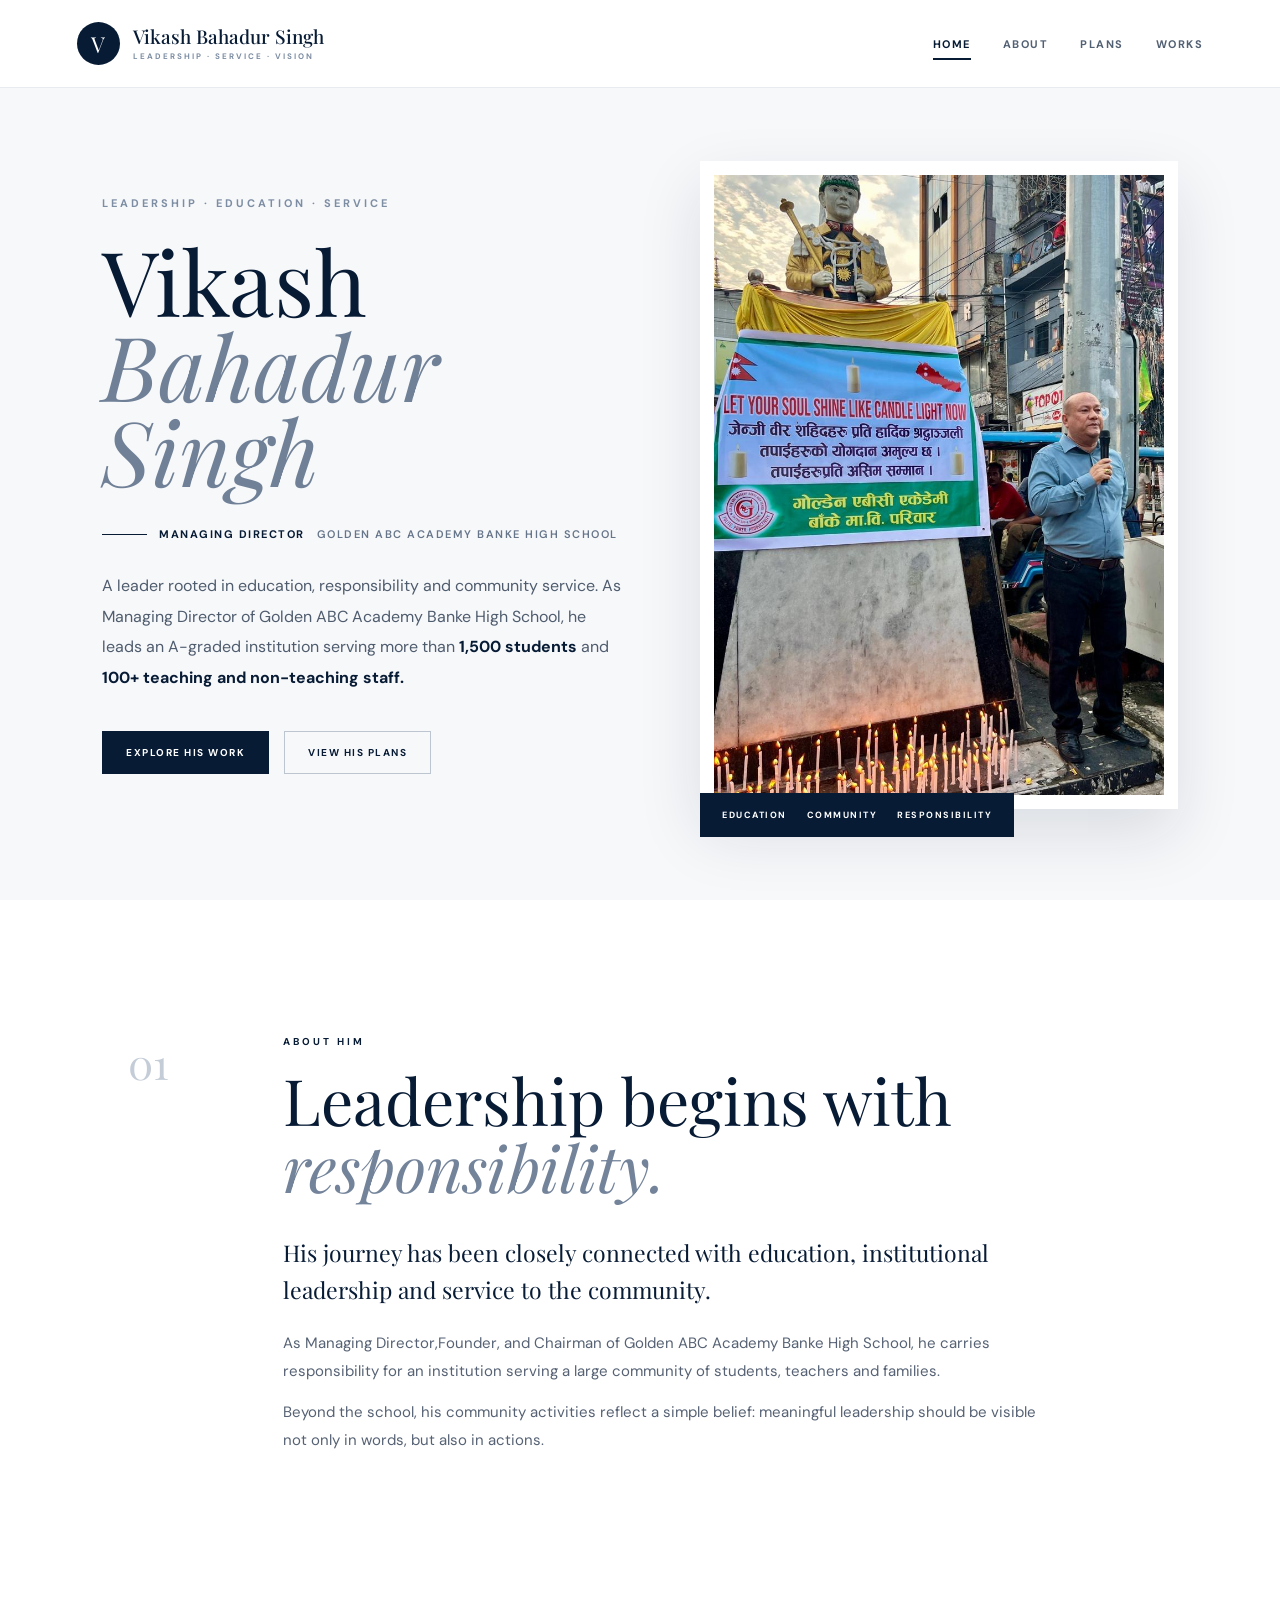
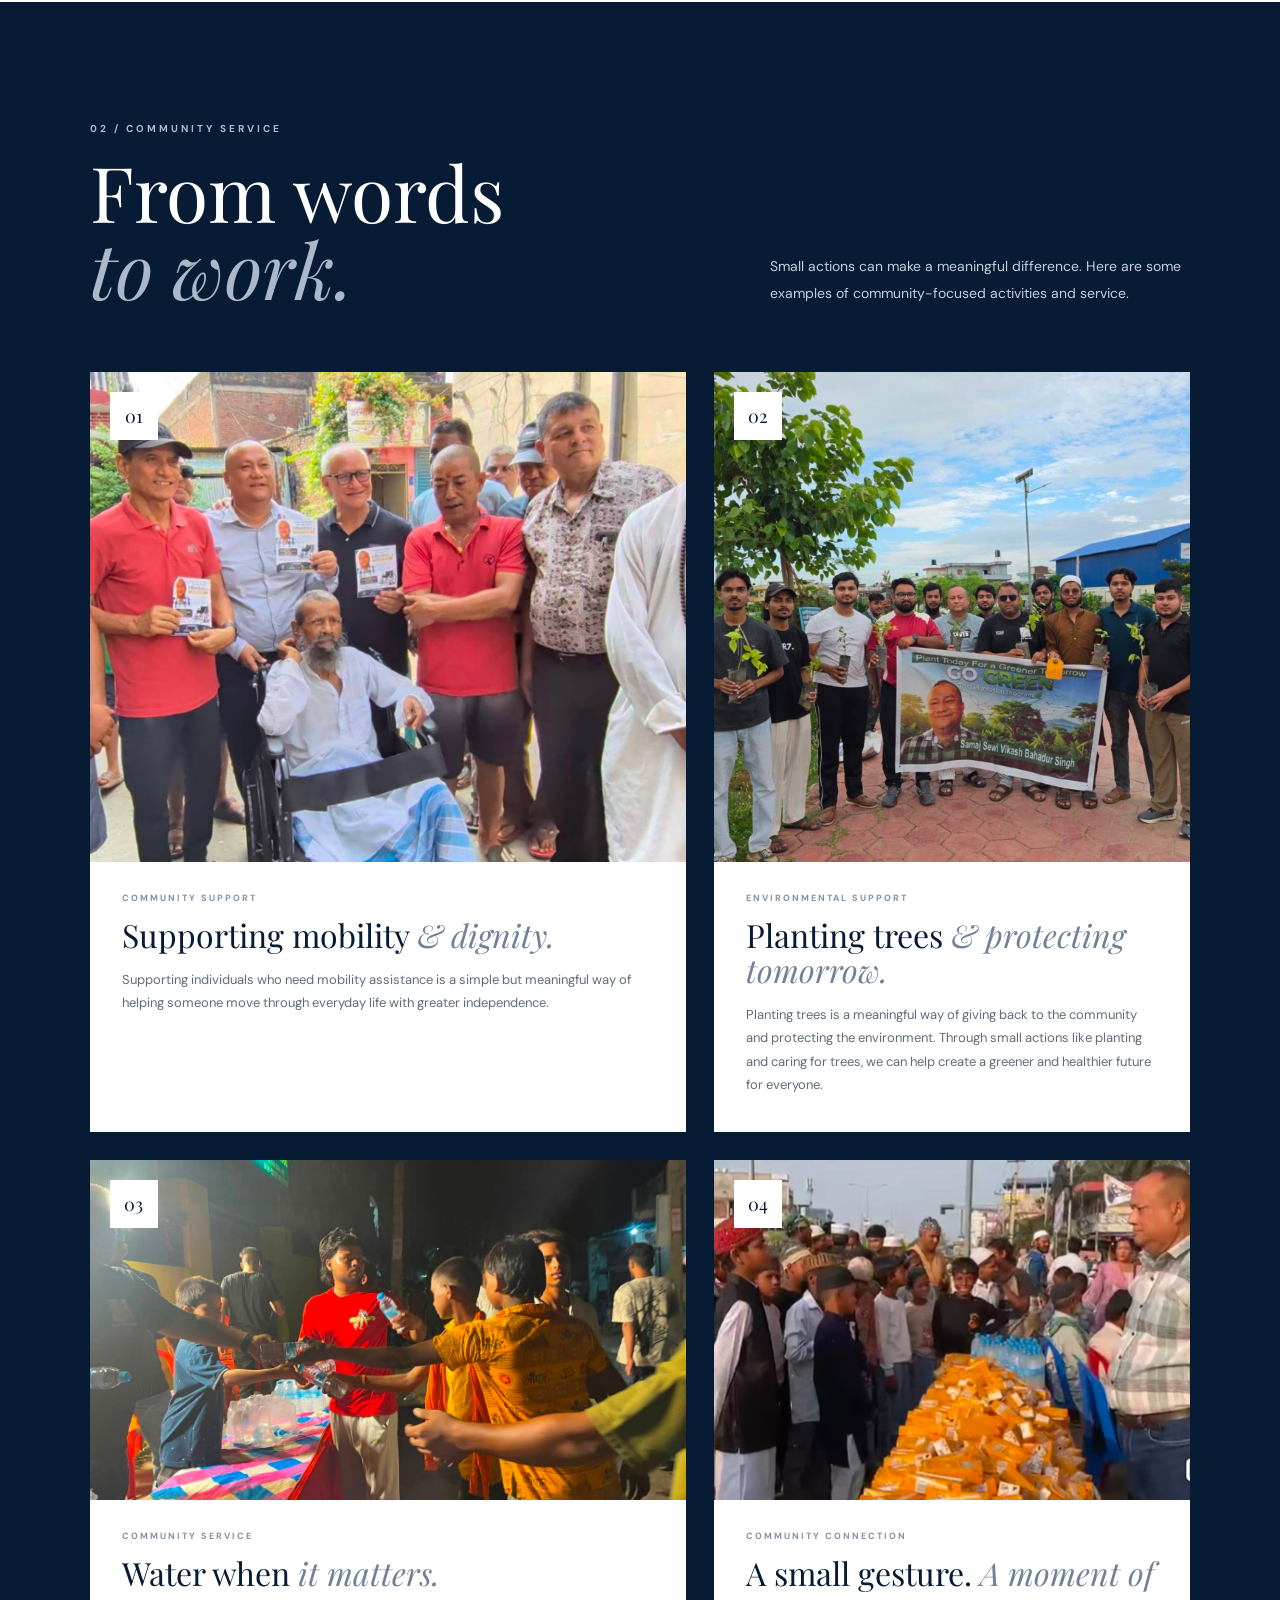
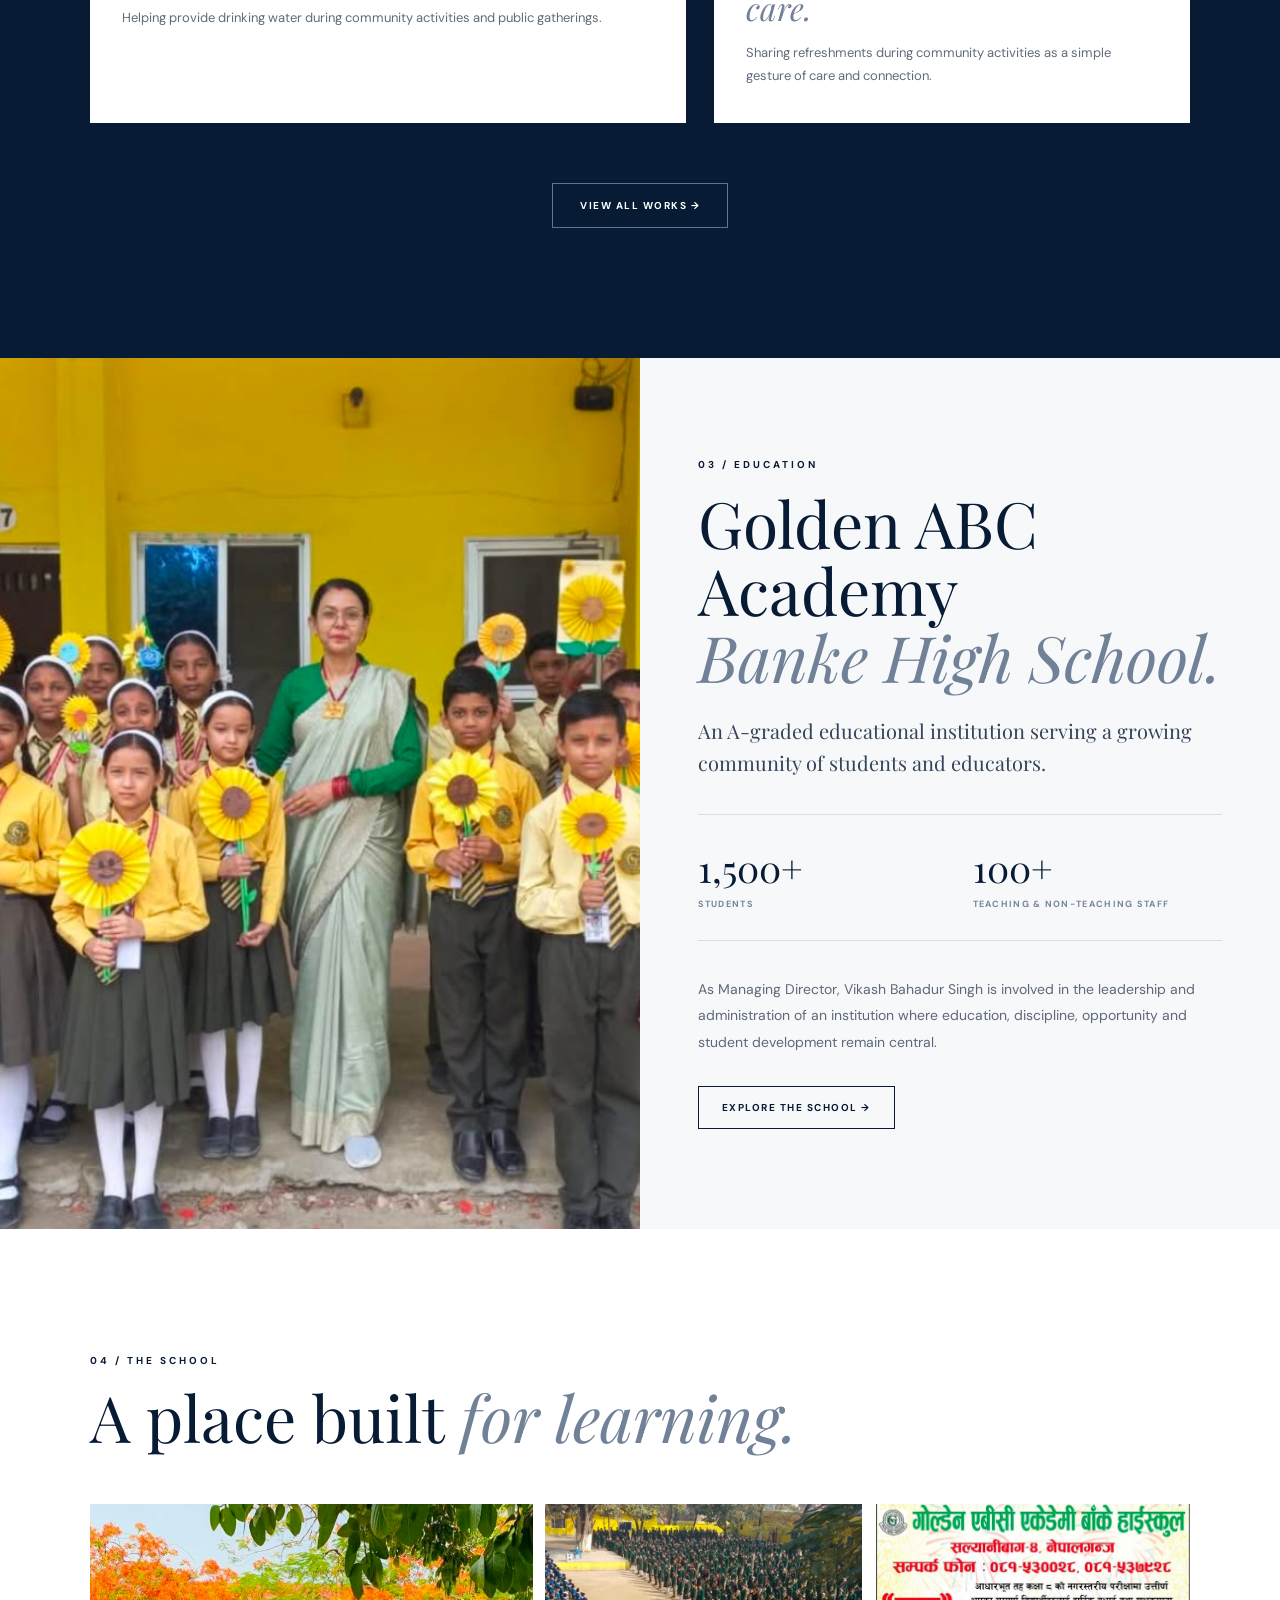
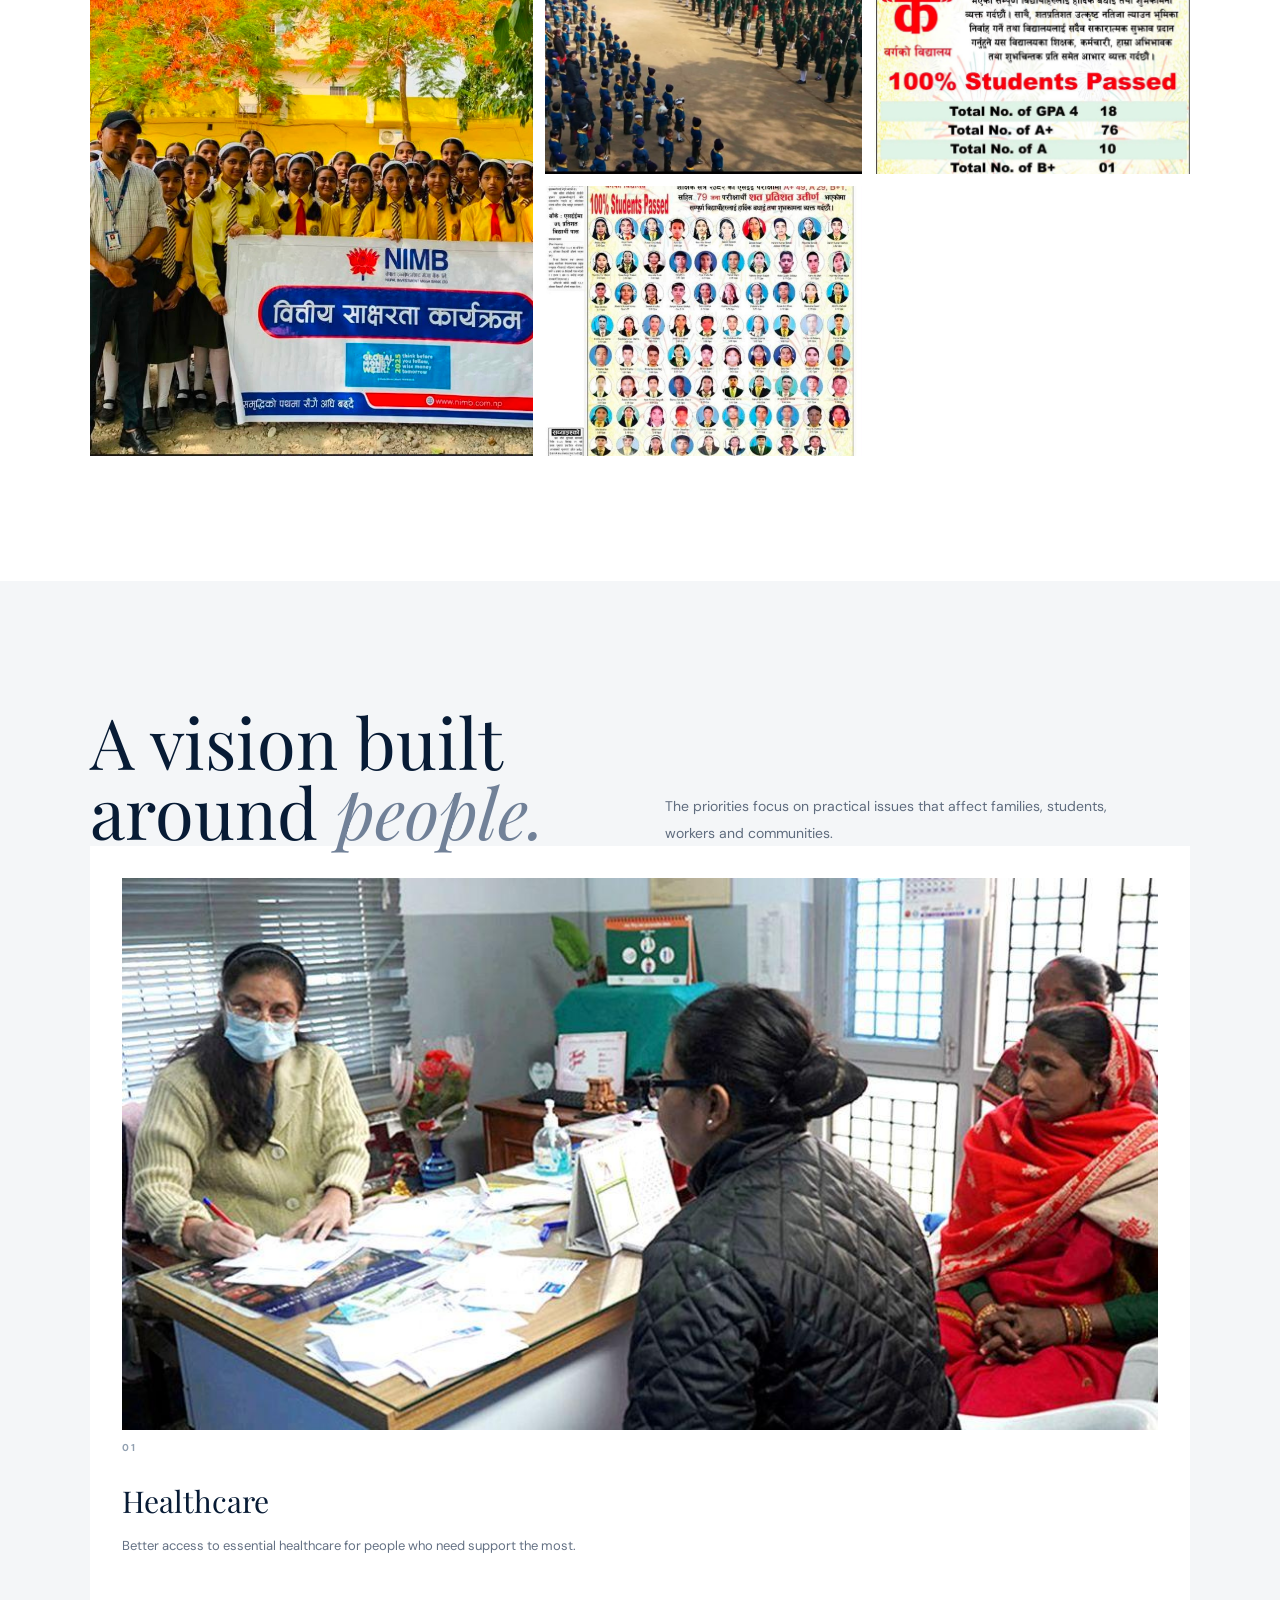
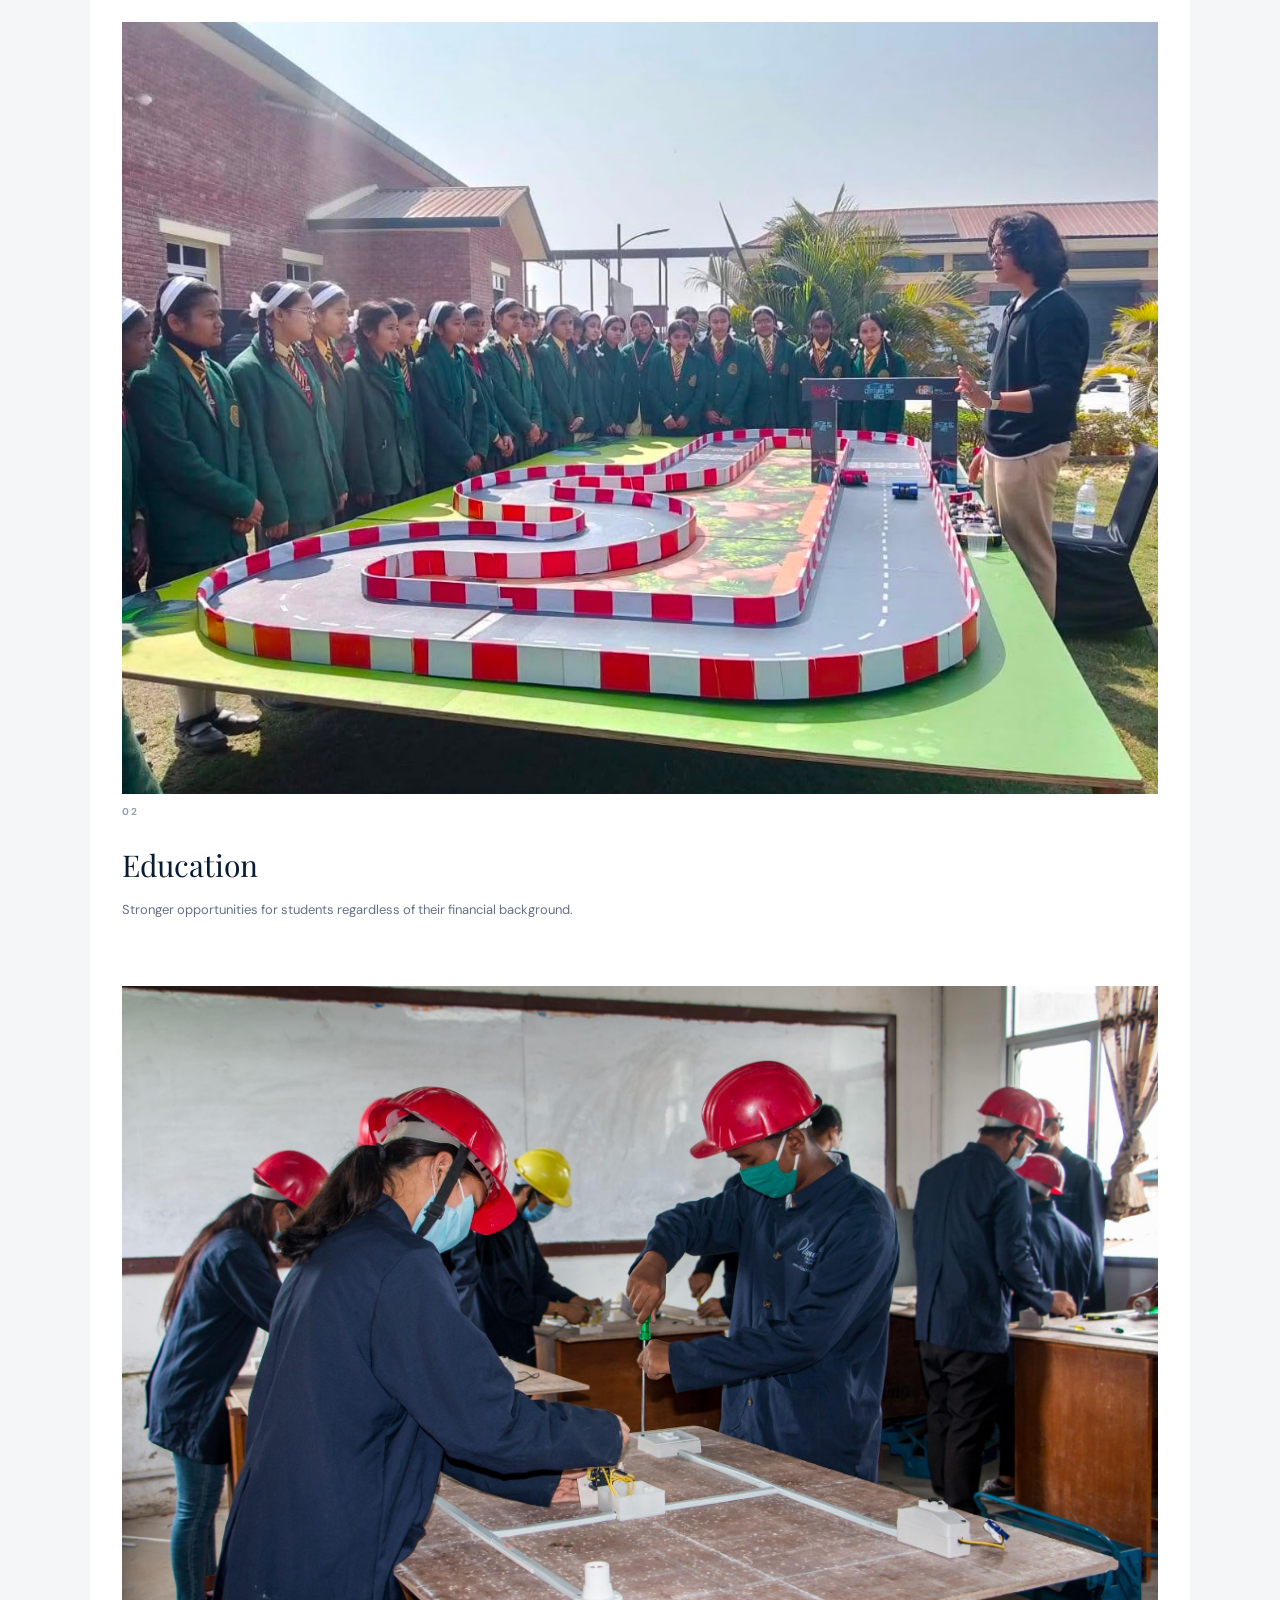
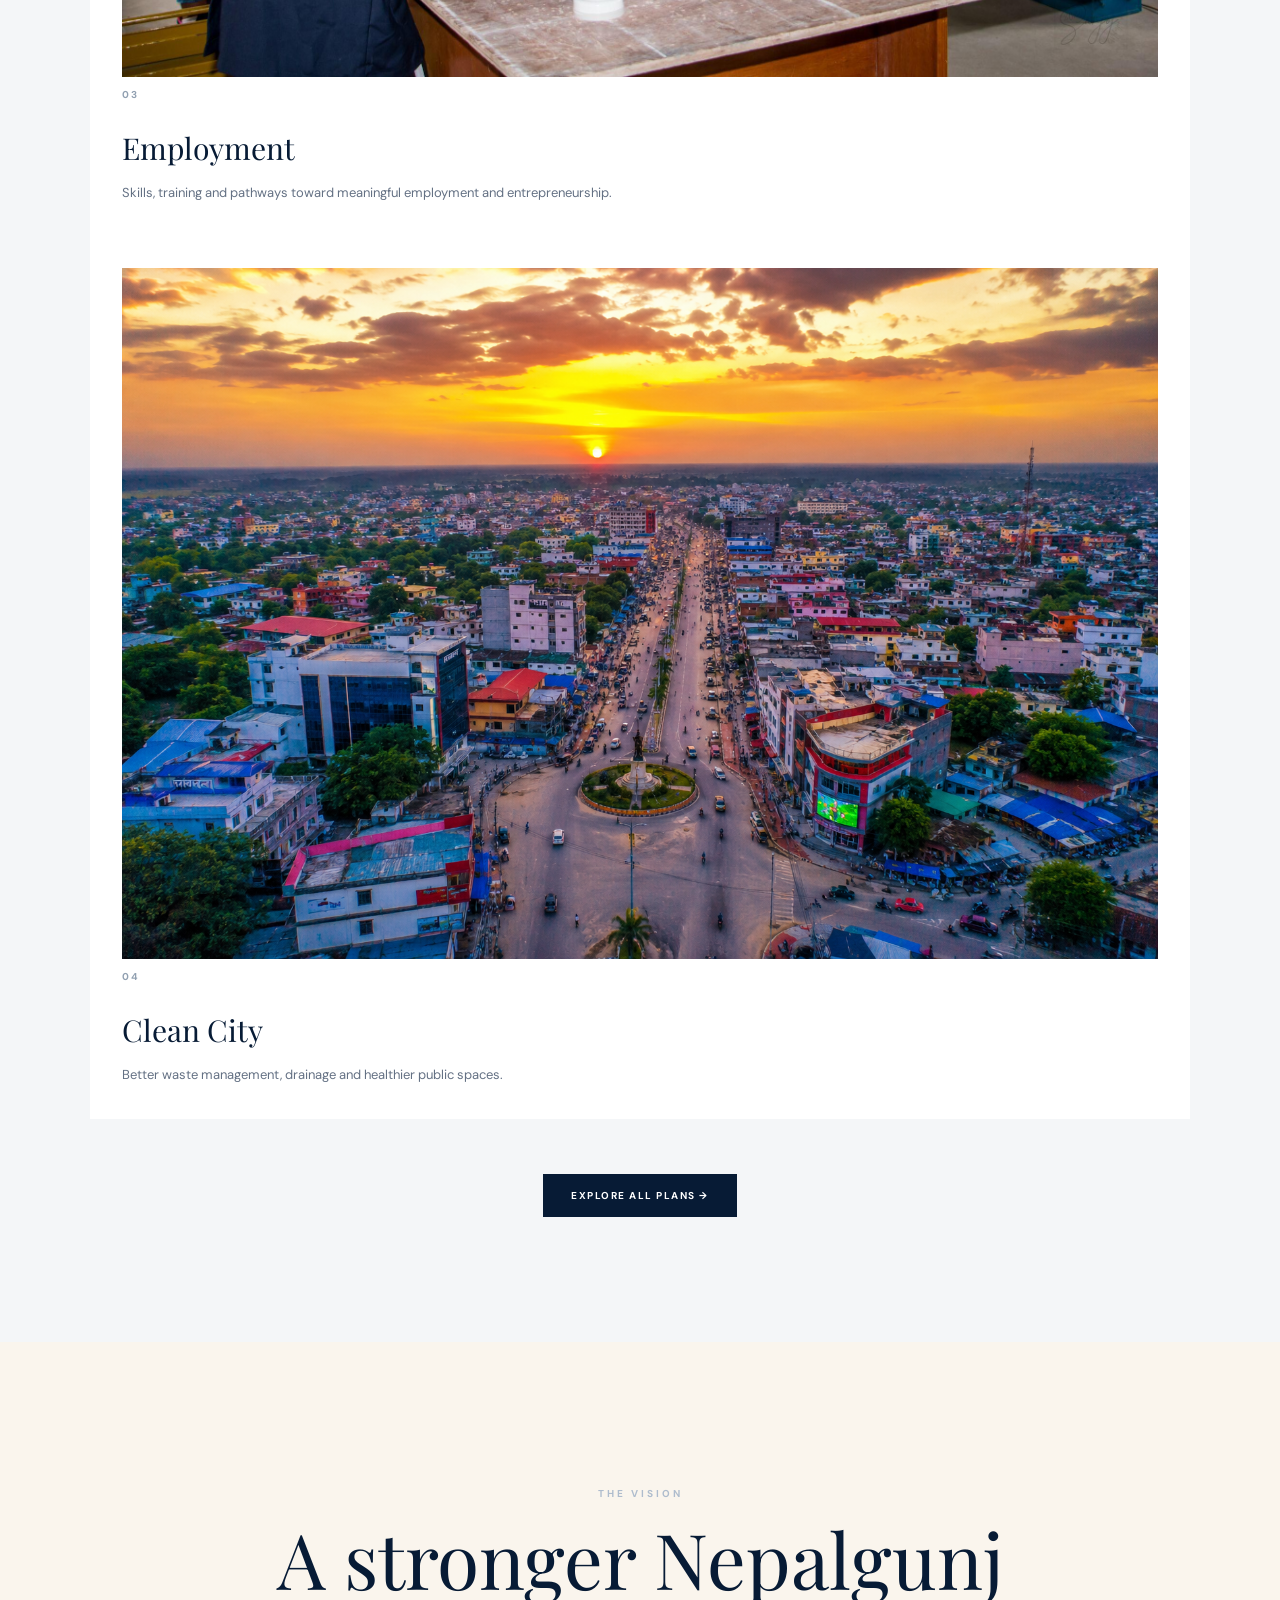
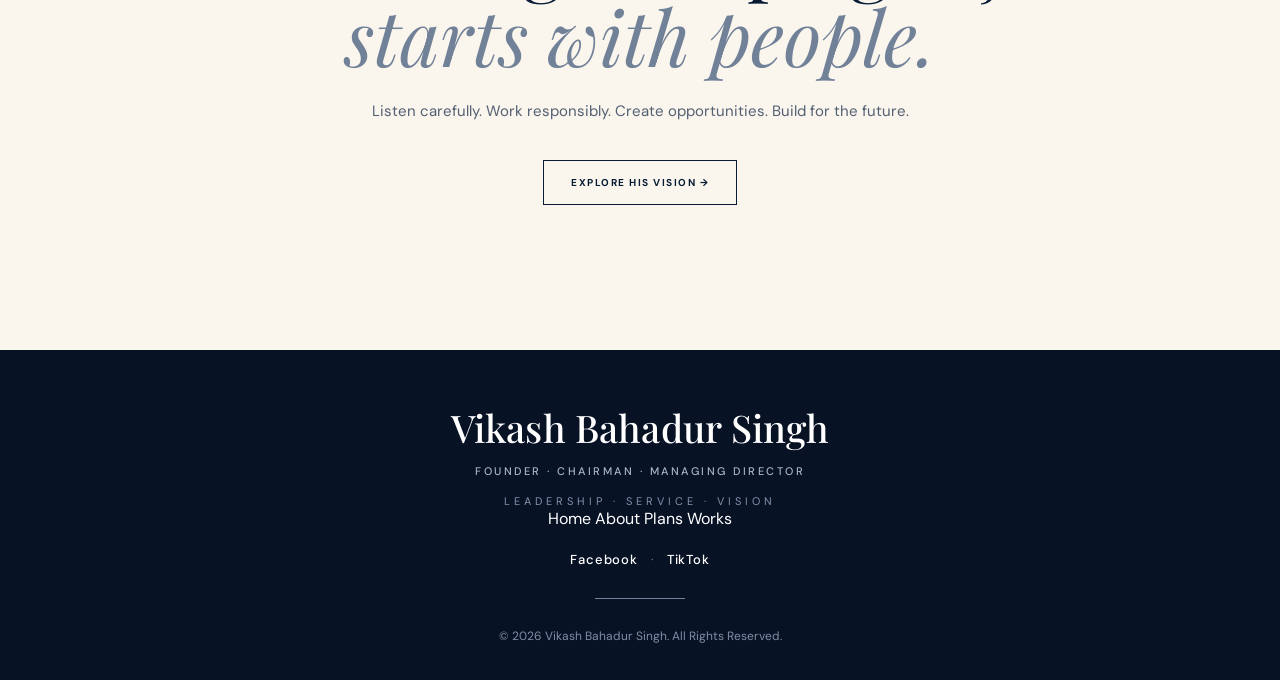
==== commit b5cc2e3d: "added" ====
--- a/index.html
+++ b/index.html
@@ -810,57 +810,73 @@
 
 <footer class="site-footer">
 
-    <div class="footer-content">
-
-        <!-- NAME -->
-        <h2>
-            Vikash Bahadur Singh
-        </h2>
-
-        <!-- DESIGNATION -->
-        <p class="footer-position">
-            Founder · Chairman · Managing Director
-        </p>
-
-        <!-- TAGLINE -->
-        <p class="footer-tagline">
-            LEADERSHIP · SERVICE · VISION
-        </p>
-
-        <!-- SOCIAL MEDIA -->
-        <div class="footer-social">
-
-            <a
-                href="https://www.facebook.com/share/1F189miFLn/?mibextid=wwXIfr"
-                target="_blank"
-                rel="noopener noreferrer"
-            >
-                Facebook
-            </a>
-
-            <span>·</span>
-
-            <a
-                href="https://www.tiktok.com/@vikash.bahadur.si?_r=1&_t=ZS-99VP66fWkR3"
-                target="_blank"
-                rel="noopener noreferrer"
-            >
-                TikTok
-            </a>
-
-        </div>
-
-        <!-- DECORATIVE LINE -->
-        <div class="footer-line"></div>
-
-        <!-- COPYRIGHT -->
-        <p class="footer-copyright">
-            © 2026 Vikash Bahadur Singh. All Rights Reserved.
-        </p>
-
-    </div>
+
+<div class="footer-content">
+
+    <!-- NAME -->
+    <h2>
+        Vikash Bahadur Singh
+    </h2>
+
+    <!-- DESIGNATION -->
+    <p class="footer-position">
+        Founder · Chairman · Managing Director
+    </p>
+
+    <!-- TAGLINE -->
+    <p class="footer-tagline">
+        LEADERSHIP · SERVICE · VISION
+    </p>
+
+    <!-- FOOTER NAVIGATION -->
+    <nav class="footer-nav">
+
+        <a href="index.html">Home</a>
+
+        <a href="about.html">About</a>
+
+        <a href="plans.html">Plans</a>
+
+        <a href="works.html">Works</a>
+
+    </nav>
+
+    <!-- SOCIAL MEDIA -->
+    <div class="footer-social">
+
+        <a
+            href="https://www.facebook.com/share/1F189miFLn/?mibextid=wwXIfr"
+            target="_blank"
+            rel="noopener noreferrer"
+        >
+            Facebook
+        </a>
+
+        <span>·</span>
+
+        <a
+            href="https://www.tiktok.com/@vikash.bahadur.si?_r=1&_t=ZS-99VP66fWkR3"
+            target="_blank"
+            rel="noopener noreferrer"
+        >
+            TikTok
+        </a>
+
+    </div>
+
+    <!-- DECORATIVE LINE -->
+    <div class="footer-line"></div>
+
+    <!-- COPYRIGHT -->
+    <p class="footer-copyright">
+        © 2026 Vikash Bahadur Singh. All Rights Reserved.
+    </p>
+
+</div>
+
 
 </footer>
+
 
 
 </body>
--- a/css/style.css
+++ b/css/style.css
@@ -40,6 +40,13 @@
     -webkit-tap-highlight-color: transparent;
 }
 
+a:focus-visible,
+button:focus-visible,
+video:focus-visible {
+    outline: 3px solid #8fb4df;
+    outline-offset: 4px;
+}
+
 
 /* =========================================================
    COLOR VARIABLES
@@ -1467,9 +1474,17 @@
 @media (max-width: 800px) {
 
     .navbar {
-        height: 75px;
+        height: auto;
+        min-height: 75px;
+
+        position: sticky;
+        top: 0;
 
         padding: 0 5%;
+
+        flex-wrap: wrap;
+
+        gap: 10px 18px;
     }
 
     .logo-area {
@@ -1490,7 +1505,13 @@
     }
 
     .navigation {
-        display: none;
+        display: flex;
+
+        flex-wrap: wrap;
+
+        justify-content: flex-end;
+
+        gap: 10px 18px;
     }
 
 
@@ -1499,7 +1520,7 @@
     .hero {
         min-height: auto;
 
-        padding: 120px 7% 90px;
+        padding: 145px 7% 90px;
 
         grid-template-columns: 1fr;
 
